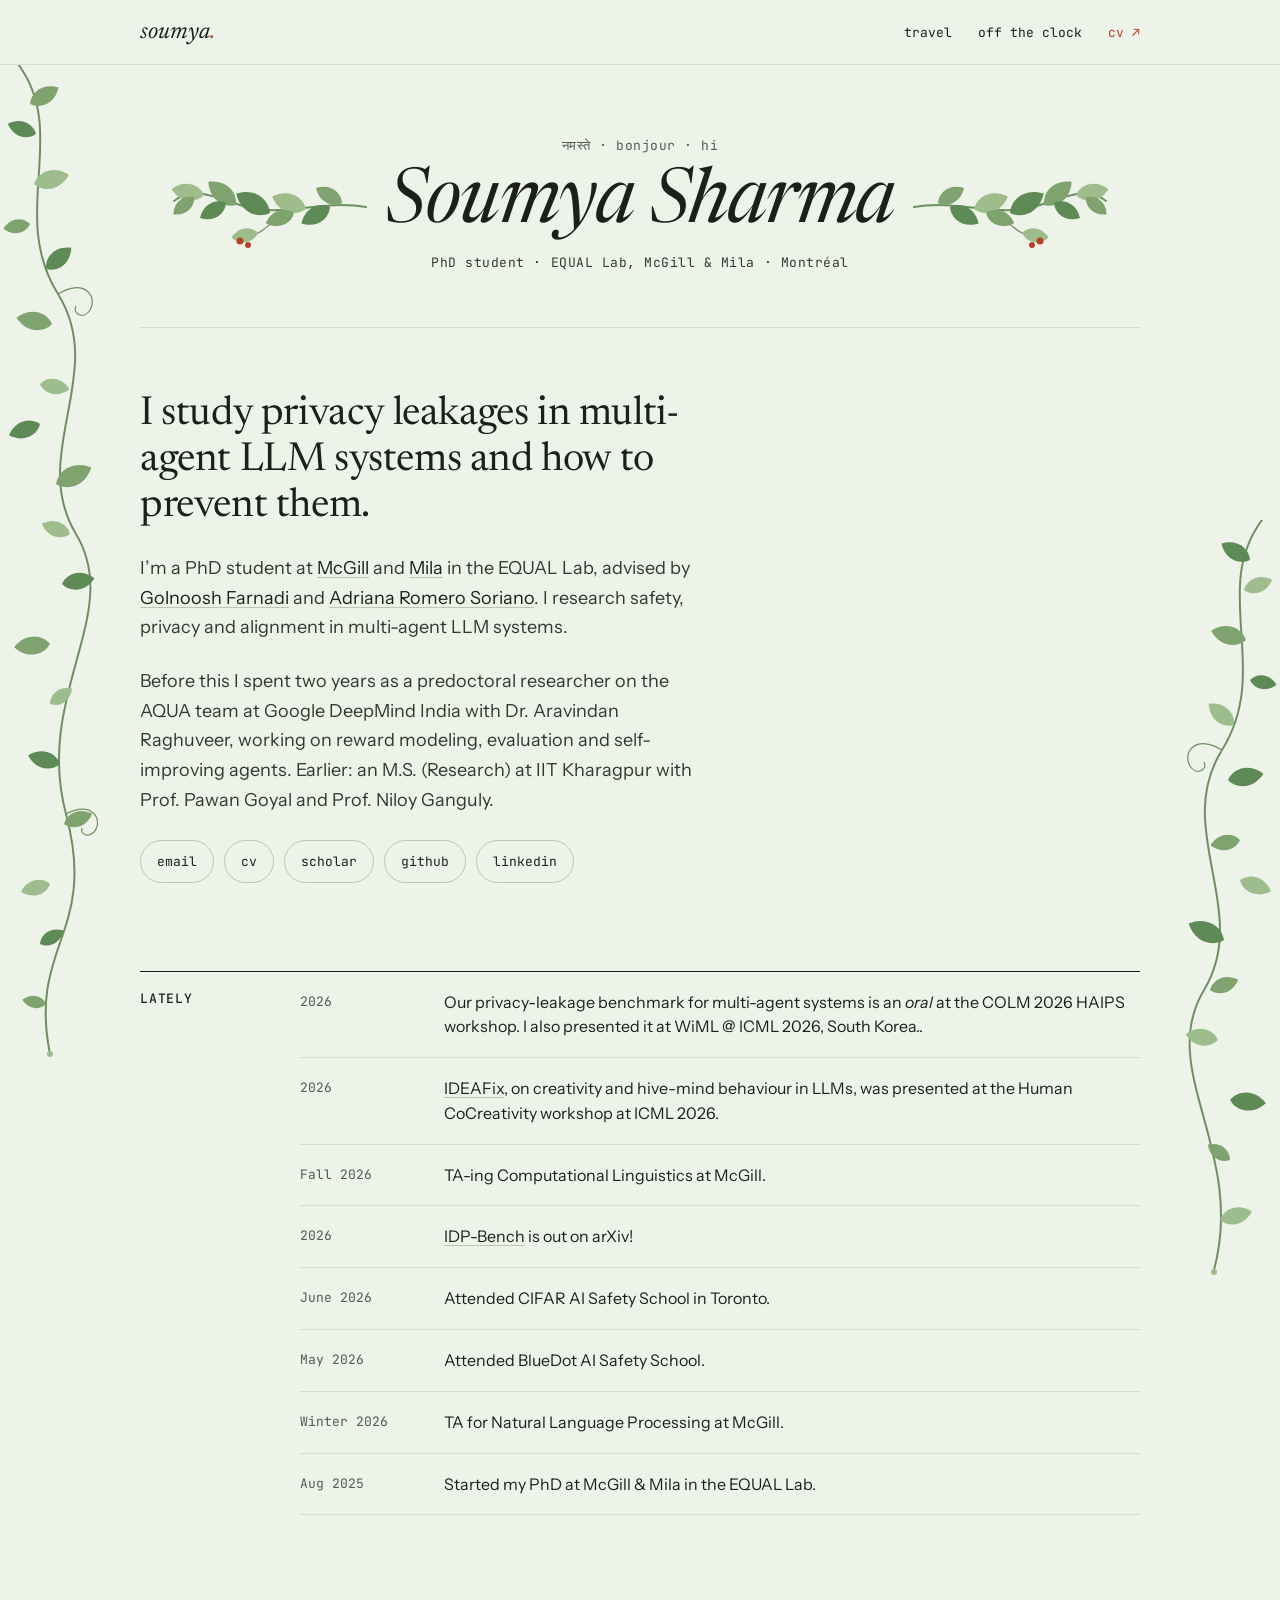
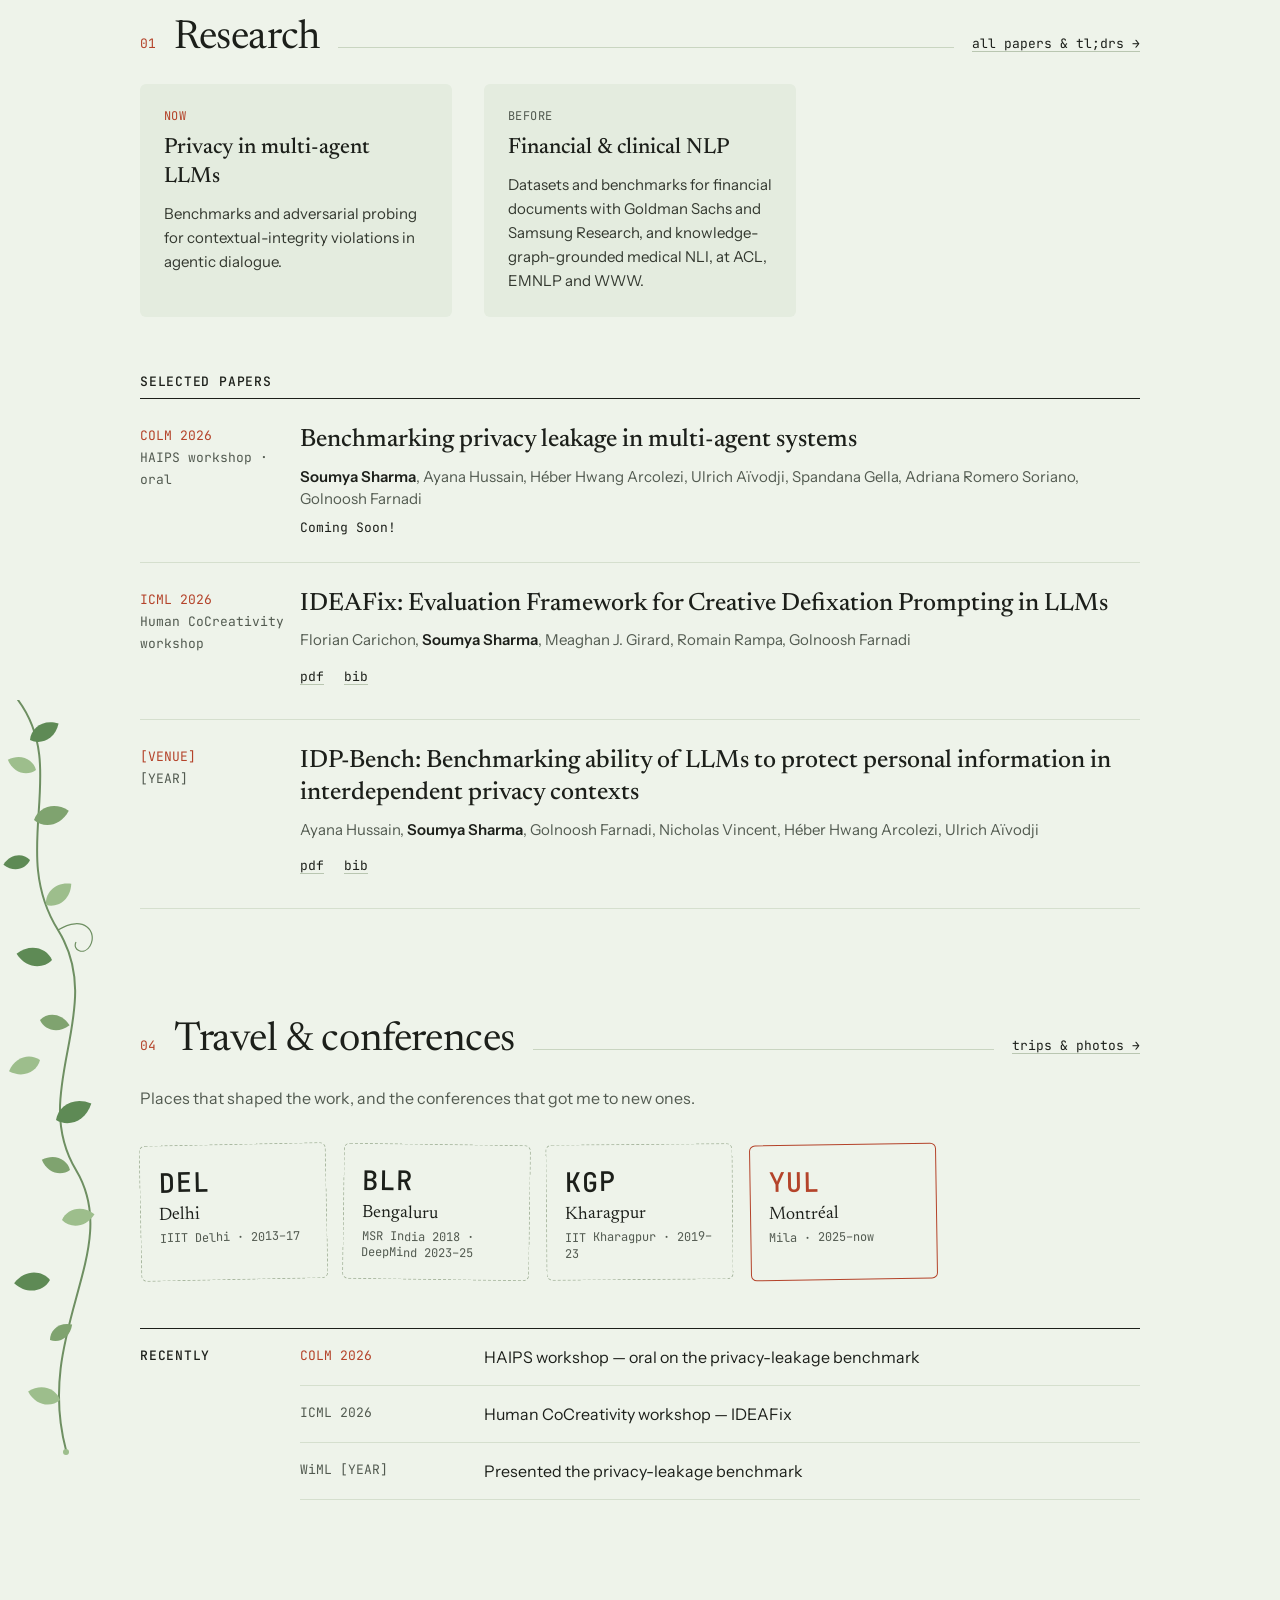
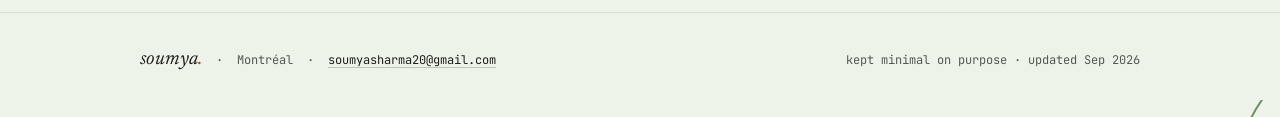
==== index.html @ 52a6a0b9 "Made changes to content. Needs proper review" ====
<!doctype html>
<html lang="en">
<head>
<meta charset="utf-8">
<meta name="viewport" content="width=device-width, initial-scale=1">
<title>Soumya Sharma — PhD student, McGill & Mila</title>
<meta name="description" content="Soumya Sharma is a PhD student at McGill and Mila researching safety, privacy and alignment in multi-agent LLM systems.">
<link rel="preconnect" href="https://fonts.googleapis.com">
<link rel="preconnect" href="https://fonts.gstatic.com" crossorigin>
<link rel="stylesheet" href="https://fonts.googleapis.com/css2?family=Newsreader:ital,opsz,wght@0,6..72,400;0,6..72,500;1,6..72,400&amp;family=Instrument+Sans:wght@400;500;600&amp;family=JetBrains+Mono:wght@400;500&amp;display=swap">
<link rel="stylesheet" href="assets/css/style.css">
</head>
<body>
<div class="page">
<!-- Vines: artwork in assets/vines/. Change the file, side (vine--left / vine--right) or --top to move them. -->
<img class="vine vine--left" src="assets/vines/vine-long.svg" alt="" aria-hidden="true" style="--top: 64px;">
<img class="vine vine--right" src="assets/vines/vine-short.svg" alt="" aria-hidden="true" style="--top: 520px;">
<img class="vine vine--left" src="assets/vines/vine-short.svg" alt="" aria-hidden="true" style="--top: 2300px;">
<img class="vine vine--right" src="assets/vines/vine-short.svg" alt="" aria-hidden="true" style="--top: 3300px;">

<header class="site-header">
  <nav class="nav wrap" aria-label="Main">
    <a class="brand" href="index.html" aria-current="page">soumya<span>.</span></a>
    <div class="nav-links">
      <!-- <a href="research.html">research</a> -->
      <!-- <a href="projects.html">projects</a> -->
      <!-- <a href="notes.html">reading notes</a> -->
      <a href="travel.html">travel</a>
      <!-- <a href="kitchen.html">kitchen</a> -->
      <a href="off.html">off the clock</a>
      <a class="cv" href="assets/docs/Soumya_Sharma_CV.pdf">cv ↗</a>
    </div>
  </nav>
</header>

<main class="wrap">

  <section class="name-hero">
    <img class="branch" src="assets/vines/branch.svg" alt="" aria-hidden="true">
    <div class="name-block">
      <span class="greeting">नमस्ते · bonjour · hi</span>
      <h1 class="name">Soumya Sharma</h1>
      <span class="role">PhD student · EQUAL Lab, McGill &amp; Mila · Montréal</span>
    </div>
    <img class="branch branch--right" src="assets/vines/branch.svg" alt="" aria-hidden="true">
  </section>

  <section class="intro">
    <div class="intro-text">
      <p class="tagline">I study privacy leakages in multi-agent LLM systems and how to prevent them.</em></p>
      <p class="bio">I’m a PhD student at <a href="https://www.mcgill.ca/">McGill</a> and <a href="https://mila.quebec/">Mila</a> in the EQUAL Lab, advised by <a href="#">Golnoosh Farnadi</a> and <a href="#">Adriana Romero Soriano</a>. I research safety, privacy and alignment in multi-agent LLM systems.</p>
      <p class="bio">Before this I spent two years as a predoctoral researcher on the AQUA team at Google DeepMind India with Dr. Aravindan Raghuveer, working on reward modeling, evaluation and self-improving agents. Earlier: an M.S. (Research) at IIT Kharagpur with Prof. Pawan Goyal and Prof. Niloy Ganguly.</p>
      <div class="pills">
        <a class="pill" href="mailto:soumyasharma20@gmail.com">email</a>
        <a class="pill" href="assets/docs/Soumya_Sharma_CV.pdf">cv</a>
        <a class="pill" href="https://scholar.google.com/citations?user=LBNLcm8AAAAJ">scholar</a>
        <a class="pill" href="https://github.com/soummyaah">github</a>
        <a class="pill" href="#">linkedin</a>
      </div>
    </div>
    <!-- <figure class="portrait"> -->
      <!-- Replace with: <img class="photo ratio-45" src="assets/img/me.jpg" alt="Soumya Sharma"> -->
      <!-- <div class="ph ratio-45">[YOUR PHOTO]</div> -->
      <!-- <figcaption class="caption">Usually within arm’s reach of chai, a chessboard, or Pandu the cat.</figcaption> -->
    <!-- </figure> -->
  </section>

  <section class="section" aria-labelledby="news-h" style="padding-bottom: 104px;">
    <div class="news">
      <h2 id="news-h" class="label">Lately</h2>
      <div>
        <div class="news-item"><span class="date">2026</span><span>Our privacy-leakage benchmark for multi-agent systems is an <em>oral</em> at the COLM 2026 HAIPS workshop. I also presented it at WiML @ ICML 2026, South Korea..</span></div>
        <div class="news-item"><span class="date">2026</span><span><a href="https://arxiv.org/abs/2606.00875">IDEAFix</a>, on creativity and hive-mind behaviour in LLMs, was presented at the Human CoCreativity workshop at ICML 2026.</span></div>
        <div class="news-item"><span class="date">Fall 2026</span><span>TA-ing Computational Linguistics at McGill.</span></div>
        <div class="news-item"><span class="date">2026</span><span><a href="https://arxiv.org/abs/2606.09908">IDP-Bench</a> is out on arXiv!</span></div>
        <div class="news-item"><span class="date">June 2026</span><span>Attended CIFAR AI Safety School in Toronto.</span></div>
        <div class="news-item"><span class="date">May 2026</span><span>Attended BlueDot AI Safety School.</span></div>
        <div class="news-item"><span class="date">Winter 2026</span><span>TA for Natural Language Processing at McGill.</span></div>
        <div class="news-item"><span class="date">Aug 2025</span><span>Started my PhD at McGill &amp; Mila in the EQUAL Lab.</span></div>
      </div>
    </div>
  </section>

  <section class="section" aria-labelledby="research-h">
    <div class="section-head">
      <span class="num">01</span>
      <h2 id="research-h" class="section-title">Research</h2>
      <span class="rule"></span>
      <a class="more" href="research.html">all papers &amp; tl;drs →</a>
    </div>
    <!-- <p class="section-lede section-lede--lg">My work asks what it means for an AI agent to handle information <em>appropriately</em> — not just whether it knows something, but whether it should pass it on, to whom, and when.</p> -->
    <div class="themes">
      <div class="theme"><span class="when">NOW</span><h3>Privacy in multi-agent LLMs</h3><p>Benchmarks and adversarial probing for contextual-integrity violations in agentic dialogue.</p></div>
      <!-- <div class="theme"><span class="when">NOW</span><h3>Alignment &amp; evaluation</h3><p>Reward models robust to spurious correlations, dimension-wise raters, and evaluations of creativity that catch models converging on the same ideas.</p></div> -->
      <div class="theme"><span class="when past">BEFORE</span><h3>Financial &amp; clinical NLP</h3><p>Datasets and benchmarks for financial documents with Goldman Sachs and Samsung Research, and knowledge-graph-grounded medical NLI, at ACL, EMNLP and WWW.</p></div>
    </div>
    <h3 class="label" style="margin-bottom: 8px;">Selected papers</h3>
    <div class="papers">
    <article class="paper">
      <div class="venue"><b>COLM 2026</b>HAIPS workshop · oral</div>
      <div class="paper-body">
        <h4 class="paper-title"><a href="#">Benchmarking privacy leakage in multi-agent systems</a></h4>
        <p class="authors"><strong>Soumya Sharma</strong>, Ayana Hussain, Héber Hwang Arcolezi, Ulrich Aïvodji, Spandana Gella, Adriana Romero Soriano, Golnoosh Farnadi</p>
        <!-- <p class="oneliner">When two agents talk, which latent factors decide whether a secret slips out?</p> -->
        <div class="links">Coming Soon!</div>
        <!-- <div class="links"><a href="#">pdf</a><a href="#">code</a><a href="#">bib</a></div> -->
      </div>
    </article>
    <article class="paper">
      <div class="venue"><b>ICML 2026</b>Human CoCreativity workshop</div>
      <div class="paper-body">
        <h4 class="paper-title"><a href="#">IDEAFix: Evaluation Framework for Creative Defixation Prompting in LLMs</a></h4>
        <p class="authors">Florian Carichon, <strong>Soumya Sharma</strong>, Meaghan J. Girard, Romain Rampa, Golnoosh Farnadi</p>
        <!-- <p class="oneliner">Ask many LLMs for a creative idea and they tend to give you the same one.</p> -->
        <div class="links"><a href="https://arxiv.org/abs/2606.00875">pdf</a><a href="https://scholar.googleusercontent.com/scholar.bib?q=info:TNAYz6jFXK4J:scholar.google.com/&output=citation&scisdr=CiCXXZxbEOO71HsmbQY:ACTRDVEAAAAAarMgdQYpcPIm94rZXKM4eRM_pT0&scisig=ACTRDVEAAAAAarMgddbG_ItfclBZAksrzUTfIUo&scisf=4&ct=citation&cd=-1&hl=en&scfhb=1">bib</a></div>
      </div>
    </article>
    <article class="paper">
      <div class="venue"><b>[VENUE]</b>[YEAR]</div>
      <div class="paper-body">
        <h4 class="paper-title"><a href="#">IDP-Bench: Benchmarking ability of LLMs to protect personal information in interdependent privacy contexts</a></h4>
        <p class="authors">Ayana Hussain, <strong>Soumya Sharma</strong>, Golnoosh Farnadi, Nicholas Vincent, Héber Hwang Arcolezi, Ulrich Aïvodji</p>
        <!-- <p class="oneliner">Your data is never only yours: do LLMs protect the people it implicates?</p> -->
        <div class="links"><a href="https://arxiv.org/abs/2606.09908">pdf</a><a href="https://scholar.googleusercontent.com/scholar.bib?q=info:PA3LuY8PktEJ:scholar.google.com/&output=citation&scisdr=CiCXXZxbEOO71HsmgXg:ACTRDVEAAAAAarMgmXirBBSGNppuZxBjS5D-1NQ&scisig=ACTRDVEAAAAAarMgmT5fBxY6tiyjWSoaXwaOZis&scisf=4&ct=citation&cd=-1&hl=en">bib</a></div>
      </div>
    </article>
    </div>
  </section>

  <!-- <section class="section" aria-labelledby="projects-h">
    <div class="section-head" style="margin-bottom: 40px;">
      <span class="num">02</span>
      <h2 id="projects-h" class="section-title">Projects</h2>
      <span class="rule"></span>
      <a class="more" href="projects.html">all projects →</a>
    </div>
    <div class="projects">
    <a class="project" href="projects.html">
      <span class="kind">BENCHMARK · PHD</span>
      <span class="p-title">Privacy leakage in multi-agent dialogue</span>
      <span class="p-desc">A two-agent dialogue benchmark that isolates what makes LLM agents leak private information, and how the leakage compounds turn by turn.</span>
    </a>
    <a class="project" href="projects.html">
      <span class="kind">MULTI-AGENT RL · IN PROGRESS</span>
      <span class="p-title">Byzantine-robust cooperative MARL</span>
      <span class="p-desc">Extending BARDec-POMDP to agents that turn adversarial with probability β — what cooperation still means when a teammate might not be one.</span>
    </a>
    <a class="project" href="projects.html">
      <span class="kind">SELF-IMPROVING AGENTS</span>
      <span class="p-title">Critique-then-refine creative agents</span>
      <span class="p-desc">LLM agents that critique and revise their own creative writing, plus a pairwise evaluation protocol. Reached an 81.25% win rate over a Gemini baseline on a creativity benchmark.</span>
    </a>
    <a class="project" href="projects.html">
      <span class="kind">INDUSTRY · GOLDMAN SACHS</span>
      <span class="p-title">Financial document understanding</span>
      <span class="p-desc">Datasets and models for numeric labelling (FNXL), relation extraction (FinRED), causality extraction and table understanding in financial documents.</span>
    </a>
    </div>
  </section> -->

  <!-- <section class="section" aria-labelledby="notes-h">
    <div class="section-head">
      <span class="num">03</span>
      <h2 id="notes-h" class="section-title">Reading notes</h2>
      <span class="rule"></span>
      <a class="more" href="notes.html">all notes →</a>
    </div>
    <p class="section-lede">Short summaries of papers I keep thinking about. Opinions mine, errors definitely mine.</p>
    <div class="notes">
    <a class="note" data-tag="privacy" href="notes.html">
      <span class="date">[DATE]</span>
      <span class="n-body"><span class="n-title">MAGPIE</span><span class="n-take">[Your one-line take]</span></span>
      <span class="tag">privacy</span>
    </a>
    <a class="note" data-tag="agents" href="notes.html">
      <span class="date">[DATE]</span>
      <span class="n-body"><span class="n-title">PAC-Bench</span><span class="n-take">[Your one-line take]</span></span>
      <span class="tag">agents</span>
    </a>
    <a class="note" data-tag="privacy" href="notes.html">
      <span class="date">[DATE]</span>
      <span class="n-body"><span class="n-title">PersonaBench</span><span class="n-take">[Your one-line take]</span></span>
      <span class="tag">privacy</span>
    </a>
    </div>
  </section> -->

  <section class="section" aria-labelledby="travel-h">
    <div class="section-head">
      <span class="num">04</span>
      <h2 id="travel-h" class="section-title">Travel &amp; conferences</h2>
      <span class="rule"></span>
      <a class="more" href="travel.html">trips &amp; photos →</a>
    </div>
    <p class="section-lede">Places that shaped the work, and the conferences that got me to new ones.</p>

  <div class="stamps stamps--4">
    <div class="stamp" style="--tilt: -1.2deg;"><span class="code">DEL</span><span class="city">Delhi</span><span class="why">IIIT Delhi · 2013–17</span></div>
    <div class="stamp" style="--tilt: 0.8deg;"><span class="code">BLR</span><span class="city">Bengaluru</span><span class="why">MSR India 2018 · DeepMind 2023–25</span></div>
    <div class="stamp" style="--tilt: -0.5deg;"><span class="code">KGP</span><span class="city">Kharagpur</span><span class="why">IIT Kharagpur · 2019–23</span></div>
    <div class="stamp stamp--home" style="--tilt: -0.9deg;"><span class="code">YUL</span><span class="city">Montréal</span><span class="why">Mila · 2025–now</span></div>
  </div>
    <div class="confs">
      <h3 class="label">Recently</h3>
      <div>
        <div class="conf" style="grid-template-columns: 160px minmax(0, 1fr);"><span class="when next">COLM 2026</span><span>HAIPS workshop — oral on the privacy-leakage benchmark</span></div>
        <div class="conf" style="grid-template-columns: 160px minmax(0, 1fr);"><span class="when">ICML 2026</span><span>Human CoCreativity workshop — IDEAFix</span></div>
        <div class="conf" style="grid-template-columns: 160px minmax(0, 1fr);"><span class="when">WiML [YEAR]</span><span>Presented the privacy-leakage benchmark</span></div>
      </div>
    </div>
  </section>

  <!-- <section class="section" aria-labelledby="beyond-h">
    <div class="section-head" style="margin-bottom: 32px;">
      <h2 id="beyond-h" class="beyond-title">Beyond the lab</h2>
      <span class="rule"></span>
    </div>
    <div class="pair">
      <a class="teaser" href="kitchen.html">
        <span class="kind">KITCHEN</span>
        <span class="t-title">On repeat: [Dish name]</span>
        <span class="t-desc">What I cook while the experiments run. Measurements approximate, like most of my priors.</span>
        <span class="go">recipes →</span>
      </a>
      <a class="teaser" href="off.html">
        <span class="kind">OFF THE CLOCK</span>
        <span class="t-title">Chess, music, trails and Pandu</span>
        <span class="t-desc">Hiking and biking when Québec allows, wandering Montréal, and a cat who reviews every draft.</span>
        <span class="go">more of me →</span>
      </a>
    </div>
  </section> -->

</main>

<footer class="site-footer">
  <div class="wrap">
    <span><a class="brand" href="index.html">soumya<span>.</span></a> &nbsp;·&nbsp; Montréal &nbsp;·&nbsp; <a href="mailto:soumyasharma20@gmail.com">soumyasharma20@gmail.com</a></span>
    <span>kept minimal on purpose · updated Sep 2026</span>
  </div>
</footer>
</div>
</body>
</html>
---- assets/css/style.css ----
/* ==========================================================================
   Soumya — site styles
   Colours, fonts and vine settings live in :root. Change them here once and
   every page updates.
   ========================================================================== */

:root {
  /* Palette */
  --bg: #EEF3EA;            /* page background (soft sage) */
  --ink: #1C1F1A;           /* headings, strong text */
  --body: #33382F;          /* paragraph text */
  --muted: #525A50;         /* dates, captions, labels */
  --rule: #D5DFCE;          /* light dividers */
  --rule-strong: #C9D5C1;   /* section-heading rules */
  --line: #B9C6B1;          /* link underlines, pill borders */
  --panel: #E4ECDF;         /* research theme cards */
  --placeholder: #DFE8D9;   /* photo placeholders */
  --stamp: #A9B8A0;         /* dashed travel stamps */
  --accent: #B4432A;        /* brick red. Try #2F5D50 (forest) or #3B4A8C (indigo) */

  /* Type */
  --serif: 'Newsreader', Georgia, serif;
  --sans: 'Instrument Sans', 'Helvetica Neue', Helvetica, sans-serif;
  --mono: 'JetBrains Mono', ui-monospace, monospace;

  /* Vines (the artwork itself lives in assets/vines/*.svg) */
  --vine-width: 140px;
  --vine-opacity: 1;
}

*, *::before, *::after { box-sizing: border-box; }

html { scroll-behavior: smooth; }
@media (prefers-reduced-motion: reduce) { html { scroll-behavior: auto; } }

body {
  margin: 0;
  background: var(--bg);
  color: var(--ink);
  font-family: var(--sans);
  -webkit-font-smoothing: antialiased;
}

a {
  color: var(--ink);
  text-decoration: underline;
  text-decoration-color: var(--line);
  text-underline-offset: 3px;
}
a:hover { color: var(--accent); text-decoration-color: var(--accent); }
a:focus-visible, button:focus-visible, summary:focus-visible {
  outline: 2px solid var(--accent);
  outline-offset: 3px;
  border-radius: 2px;
}

img { max-width: 100%; }

.mono { font-family: var(--mono); font-size: 13px; }
.accent { color: var(--accent); }
.muted { color: var(--muted); }
.plain { text-decoration: none; }

/* --------------------------------------------------------------------------
   Page shell + vines
   -------------------------------------------------------------------------- */
.page {
  position: relative;
  z-index: 0;            /* lets vines sit behind content but above the background */
  overflow-x: hidden;
  min-height: 100vh;
}

.vine {
  position: absolute;
  top: var(--top, 64px);
  width: var(--vine-width);
  height: auto;
  z-index: -1;
  pointer-events: none;
  opacity: var(--vine-opacity);
}
.vine--left { left: 0; }
.vine--right { right: 0; transform: scaleX(-1); }

@media (max-width: 1180px) { :root { --vine-opacity: 0.55; } }
@media (max-width: 760px)  { :root { --vine-width: 80px; --vine-opacity: 0.35; } }

/* Add class="no-vines" to <body> to switch vines off on a page */
.no-vines .vine { display: none; }

.wrap {
  max-width: 1080px;
  margin: 0 auto;
  padding: 0 40px;
}

/* --------------------------------------------------------------------------
   Header / nav
   -------------------------------------------------------------------------- */
.site-header {
  position: sticky;
  top: 0;
  z-index: 5;
  background: var(--bg);
  border-bottom: 1px solid var(--rule);
}
.nav {
  min-height: 64px;
  display: flex;
  align-items: center;
  justify-content: space-between;
  gap: 24px;
}
.brand {
  font-family: var(--serif);
  font-size: 24px;
  font-style: italic;
  text-decoration: none;
  color: var(--ink);
}
.brand span { color: var(--accent); }
.nav-links {
  display: flex;
  gap: 26px;
  font-family: var(--mono);
  font-size: 13px;
  overflow-x: auto;
  scrollbar-width: none;
}
.nav-links a { text-decoration: none; padding: 12px 0; white-space: nowrap; }
.nav-links a[aria-current="page"] { color: var(--accent); text-decoration: underline; text-decoration-color: var(--accent); }
.nav-links .cv { color: var(--accent); }

/* --------------------------------------------------------------------------
   Home: name + intro
   -------------------------------------------------------------------------- */
.name-hero {
  padding: 72px 0 56px;
  display: flex;
  align-items: center;
  justify-content: center;
  gap: 16px;
}
.name-hero .branch { width: 200px; height: auto; flex-shrink: 0; }
.name-hero .branch--right { transform: scaleX(-1); }
.name-block { display: flex; flex-direction: column; align-items: center; gap: 12px; text-align: center; }
.greeting { font-family: var(--mono); font-size: 13px; color: var(--muted); letter-spacing: 0.04em; }
.name {
  margin: 0;
  font-family: var(--serif);
  font-weight: 400;
  font-style: italic;
  font-size: 76px;
  line-height: 1;
  letter-spacing: -0.02em;
  white-space: nowrap;
}
.role { font-family: var(--mono); font-size: 13px; color: var(--body); letter-spacing: 0.04em; }

.intro {
  padding: 24px 0 88px;
  display: grid;
  grid-template-columns: minmax(0, 1.55fr) minmax(0, 1fr);
  gap: 72px;
  align-items: start;
  border-top: 1px solid var(--rule);
}
.intro-text { display: flex; flex-direction: column; gap: 24px; padding-top: 40px; }
.tagline {
  margin: 0;
  font-family: var(--serif);
  font-size: 40px;
  line-height: 1.15;
  letter-spacing: -0.01em;
}
.tagline em { color: var(--accent); }
.bio { margin: 0; font-size: 18px; line-height: 1.65; color: var(--body); max-width: 560px; }

.pills { display: flex; flex-wrap: wrap; gap: 10px; font-family: var(--mono); font-size: 13px; }
.pill { text-decoration: none; padding: 12px 16px; border: 1px solid var(--line); border-radius: 999px; }

.portrait { margin: 0; display: flex; flex-direction: column; gap: 12px; padding-top: 40px; }
.caption { font-family: var(--serif); font-style: italic; font-size: 16px; color: var(--muted); }

/* Photo placeholders: replace the <div class="ph"> with an <img> */
.ph {
  background: var(--placeholder);
  border-radius: 4px;
  display: flex;
  align-items: center;
  justify-content: center;
  font-family: var(--mono);
  font-size: 13px;
  color: var(--muted);
}
.ph, .photo { width: 100%; border-radius: 4px; }
.photo { object-fit: cover; display: block; }
.ratio-45 { aspect-ratio: 4 / 5; }
.ratio-43 { aspect-ratio: 4 / 3; }
.ratio-11 { aspect-ratio: 1 / 1; }

/* --------------------------------------------------------------------------
   Sections
   -------------------------------------------------------------------------- */
.section { padding: 0 0 112px; }

.section-head { display: flex; align-items: baseline; gap: 18px; margin-bottom: 20px; }
.section-head .num { font-family: var(--mono); font-size: 13px; color: var(--accent); }
.section-title { margin: 0; font-family: var(--serif); font-weight: 400; font-size: 40px; letter-spacing: -0.01em; }
.section-head .rule { flex-grow: 1; height: 1px; background: var(--rule-strong); }
.section-head .more { font-family: var(--mono); font-size: 13px; padding: 12px 0; white-space: nowrap; }
.section-lede { margin: 0 0 32px; font-size: 16px; color: var(--muted); max-width: 600px; line-height: 1.6; }
.section-lede--lg { font-size: 18px; color: var(--body); max-width: 680px; line-height: 1.65; margin-bottom: 40px; }

.label {
  margin: 0;
  font-family: var(--mono);
  font-size: 13px;
  font-weight: 500;
  letter-spacing: 0.06em;
  text-transform: uppercase;
}

/* Subpage intro */
.page-intro { padding: 72px 0 56px; display: flex; flex-direction: column; gap: 20px; }
.back { align-self: flex-start; font-family: var(--mono); font-size: 13px; padding: 12px 0; }
.page-title-row { display: flex; align-items: baseline; gap: 18px; }
.page-title-row .num { font-family: var(--mono); font-size: 13px; color: var(--accent); }
.page-title { margin: 0; font-family: var(--serif); font-weight: 400; font-size: 56px; letter-spacing: -0.015em; }
.page-lede { margin: 0; font-size: 18px; line-height: 1.65; color: var(--body); max-width: 640px; }

/* News */
.news { display: grid; grid-template-columns: 160px minmax(0, 1fr); border-top: 1px solid var(--ink); }
.news .label { padding: 18px 0; }
.news-item {
  display: grid;
  grid-template-columns: 120px minmax(0, 1fr);
  gap: 24px;
  padding: 18px 0;
  border-bottom: 1px solid var(--rule);
  font-size: 16px;
  line-height: 1.55;
}
.news-item .date { font-family: var(--mono); font-size: 13px; color: var(--muted); padding-top: 2px; }
.news-item em.title { font-family: var(--serif); font-size: 18px; }

/* Research themes */
.themes { display: grid; grid-template-columns: repeat(3, minmax(0, 1fr)); gap: 32px; margin-bottom: 56px; }
.theme { display: flex; flex-direction: column; gap: 10px; padding: 24px; background: var(--panel); border-radius: 6px; }
.theme .when { font-family: var(--mono); font-size: 12px; letter-spacing: 0.04em; color: var(--accent); }
.theme .when.past { color: var(--muted); }
.theme h3 { margin: 0; font-family: var(--serif); font-weight: 500; font-size: 22px; line-height: 1.3; }
.theme p { margin: 0; font-size: 15px; line-height: 1.6; color: var(--body); }

/* Papers */
.papers { display: flex; flex-direction: column; border-top: 1px solid var(--ink); }
.paper {
  display: grid;
  grid-template-columns: 160px minmax(0, 1fr);
  padding: 26px 0;
  border-bottom: 1px solid var(--rule);
}
.paper .venue { font-family: var(--mono); font-size: 13px; line-height: 1.7; color: var(--muted); }
.paper .venue b { color: var(--accent); font-weight: 400; display: block; }
.paper-body { display: flex; flex-direction: column; gap: 8px; }
.paper-title { margin: 0; font-family: var(--serif); font-weight: 500; font-size: 25px; line-height: 1.3; }
.paper-title a { text-decoration: none; }
.authors { margin: 0; font-size: 15px; color: var(--muted); line-height: 1.5; }
.authors strong { color: var(--ink); font-weight: 600; }
.oneliner { margin: 0; max-width: 700px; font-family: var(--serif); font-style: italic; font-size: 17px; line-height: 1.55; color: var(--body); }
.links { display: flex; flex-wrap: wrap; gap: 20px; font-family: var(--mono); font-size: 13px; }
.links a { padding: 8px 0; }

/* tl;dr toggles use <details>, so they work without JavaScript */
.tldr summary {
  display: inline-block;
  cursor: pointer;
  list-style: none;
  font-family: var(--mono);
  font-size: 13px;
  color: var(--accent);
  padding: 10px 0;
}
.tldr summary::-webkit-details-marker { display: none; }
.tldr summary::after { content: ' ↓'; }
.tldr[open] summary::after { content: ' ↑'; }
.tldr p, .tldr ul {
  margin: 4px 0 0;
  max-width: 720px;
  font-family: var(--serif);
  font-size: 18px;
  line-height: 1.6;
  color: var(--body);
}
.tldr ul { font-family: var(--sans); font-size: 16px; line-height: 1.9; padding-left: 18px; }

/* Projects */
.projects { display: grid; grid-template-columns: repeat(2, minmax(0, 1fr)); gap: 40px 56px; }
.project {
  display: flex;
  flex-direction: column;
  gap: 10px;
  padding-top: 18px;
  border-top: 1px solid var(--ink);
  text-decoration: none;
}
.project .kind { font-family: var(--mono); font-size: 12px; color: var(--muted); letter-spacing: 0.04em; }
.project h2, .project h3, .project .p-title { margin: 0; font-family: var(--serif); font-weight: 500; font-size: 27px; }
.project p, .project .p-desc { margin: 0; font-size: 16px; line-height: 1.6; color: var(--body); }
.project .go { align-self: flex-start; font-family: var(--mono); font-size: 13px; padding: 10px 0; }

/* Reading notes */
.chips { display: flex; flex-wrap: wrap; gap: 8px; margin-bottom: 16px; font-family: var(--mono); font-size: 13px; }
.chips[hidden] { display: none; }
.chip {
  font: inherit;
  min-height: 44px;
  padding: 0 16px;
  border-radius: 999px;
  cursor: pointer;
  border: 1px solid var(--line);
  background: transparent;
  color: var(--ink);
}
.chip[aria-pressed="true"] { background: var(--ink); border-color: var(--ink); color: var(--bg); }

.notes { display: flex; flex-direction: column; border-top: 1px solid var(--ink); }
.note {
  display: grid;
  grid-template-columns: 120px minmax(0, 1fr) 140px;
  gap: 24px;
  align-items: baseline;
  padding: 22px 0;
  border-bottom: 1px solid var(--rule);
  text-decoration: none;
}
.note[hidden] { display: none; }
.note .date { font-family: var(--mono); font-size: 13px; color: var(--muted); }
.note .n-body { display: flex; flex-direction: column; gap: 6px; }
.note .n-title { font-family: var(--serif); font-size: 23px; }
.note .n-take { font-size: 15px; color: var(--muted); line-height: 1.5; }
.note .tag { font-family: var(--mono); font-size: 12px; color: var(--accent); text-align: right; }

/* Travel */
.stamps { display: grid; grid-template-columns: repeat(5, minmax(0, 1fr)); gap: 16px; margin-bottom: 48px; }
.stamp {
  border: 1.5px dashed var(--stamp);
  border-radius: 6px;
  padding: 18px;
  display: flex;
  flex-direction: column;
  gap: 6px;
  transform: rotate(var(--tilt, 0deg));
}
.stamp .code { font-family: var(--mono); font-size: 27px; font-weight: 500; letter-spacing: 0.04em; }
.stamp .city { font-family: var(--serif); font-size: 18px; }
.stamp .why { font-family: var(--mono); font-size: 12px; color: var(--muted); }
.stamp--home { border-style: solid; border-color: var(--accent); }
.stamp--home .code { color: var(--accent); }

.confs { display: grid; grid-template-columns: 160px minmax(0, 1fr); border-top: 1px solid var(--ink); }
.confs .label { padding: 18px 0; }
.conf {
  display: grid;
  grid-template-columns: 160px minmax(0, 1fr) auto;
  gap: 24px;
  padding: 18px 0;
  border-bottom: 1px solid var(--rule);
  font-size: 16px;
}
.conf .when { font-family: var(--mono); font-size: 13px; color: var(--muted); }
.conf .when.next { color: var(--accent); }
.conf a { font-family: var(--mono); font-size: 13px; }

.gallery { display: grid; grid-template-columns: repeat(3, minmax(0, 1fr)); gap: 24px; }
.gallery figure { margin: 0; display: flex; flex-direction: column; gap: 10px; }
.sub-title { margin: 0 0 24px; font-family: var(--serif); font-weight: 400; font-size: 32px; }

/* Kitchen */
.recipes { display: grid; grid-template-columns: repeat(3, minmax(0, 1fr)); gap: 48px 32px; }
.recipe { display: flex; flex-direction: column; gap: 12px; text-decoration: none; }
.recipe .kind { font-family: var(--mono); font-size: 12px; color: var(--muted); }
.recipe .kind.fav { color: var(--accent); }
.recipe .r-title { font-family: var(--serif); font-size: 24px; }
.recipe .r-desc { font-size: 15px; color: var(--muted); line-height: 1.5; }

/* Off the clock */
.off { display: grid; grid-template-columns: minmax(0, 1.4fr) minmax(0, 1fr); gap: 72px; align-items: start; }
.interests { display: flex; flex-direction: column; border-top: 1px solid var(--ink); }
.interest {
  display: grid;
  grid-template-columns: 120px minmax(0, 1fr);
  gap: 16px;
  padding: 24px 0;
  border-bottom: 1px solid var(--rule);
}
.interest .what { font-family: var(--mono); font-size: 13px; color: var(--accent); }
.interest .about { font-size: 17px; line-height: 1.6; }
.pet { margin: 0; display: flex; flex-direction: column; gap: 12px; }
.pet .pet-name { font-family: var(--serif); font-size: 22px; }
.pet .pet-note { font-size: 15px; line-height: 1.5; color: var(--muted); }

/* Home: "beyond the lab" */
.beyond-title { margin: 0; font-family: var(--serif); font-weight: 400; font-style: italic; font-size: 32px; }
.pair { display: grid; grid-template-columns: repeat(2, minmax(0, 1fr)); gap: 40px; }
.teaser {
  display: flex;
  flex-direction: column;
  gap: 10px;
  padding-top: 18px;
  border-top: 1px solid var(--ink);
  text-decoration: none;
}
.teaser .kind { font-family: var(--mono); font-size: 12px; letter-spacing: 0.04em; color: var(--accent); }
.teaser .t-title { font-family: var(--serif); font-size: 24px; }
.teaser .t-desc { font-size: 15px; line-height: 1.6; color: var(--body); }
.teaser .go { font-family: var(--mono); font-size: 13px; }

/* Footer */
.site-footer { border-top: 1px solid var(--rule); }
.site-footer .wrap {
  padding-top: 36px;
  padding-bottom: 48px;
  display: flex;
  flex-wrap: wrap;
  justify-content: space-between;
  align-items: baseline;
  gap: 16px 24px;
  font-family: var(--mono);
  font-size: 12px;
  color: var(--muted);
}
.site-footer .brand { font-size: 20px; }

/* --------------------------------------------------------------------------
   Responsive
   -------------------------------------------------------------------------- */
@media (max-width: 960px) {
  .themes, .recipes, .gallery { grid-template-columns: repeat(2, minmax(0, 1fr)); }
  .stamps { grid-template-columns: repeat(3, minmax(0, 1fr)); }
  .name-hero .branch { width: 130px; }
  .name { font-size: 60px; }
}

@media (max-width: 760px) {
  .wrap { padding: 0 22px; }
  .nav { flex-direction: column; align-items: flex-start; gap: 0; padding-top: 10px; }
  .nav-links { width: 100%; gap: 20px; }

  .name-hero { padding: 48px 0 36px; gap: 6px; }
  .name-hero .branch { width: 64px; }
  .name { font-size: 40px; white-space: normal; }

  .intro, .off { grid-template-columns: 1fr; gap: 32px; }
  .intro-text, .portrait { padding-top: 28px; }
  .tagline { font-size: 30px; }

  .news, .confs { grid-template-columns: 1fr; }
  .news-item { grid-template-columns: 1fr; gap: 4px; }
  .paper { grid-template-columns: 1fr; gap: 8px; }
  .paper .venue b { display: inline; margin-right: 8px; }
  .themes, .projects, .recipes, .gallery, .pair { grid-template-columns: 1fr; }
  .stamps { grid-template-columns: repeat(2, minmax(0, 1fr)); }
  .note { grid-template-columns: 1fr; gap: 6px; }
  .note .tag { text-align: left; }
  .conf { grid-template-columns: 1fr; gap: 4px; }
  .interest { grid-template-columns: 1fr; gap: 6px; }

  .section-head { flex-wrap: wrap; }
  .section-head .rule { display: none; }
  .section-title { font-size: 32px; }
  .page-title { font-size: 42px; }
  .section { padding-bottom: 80px; }
}
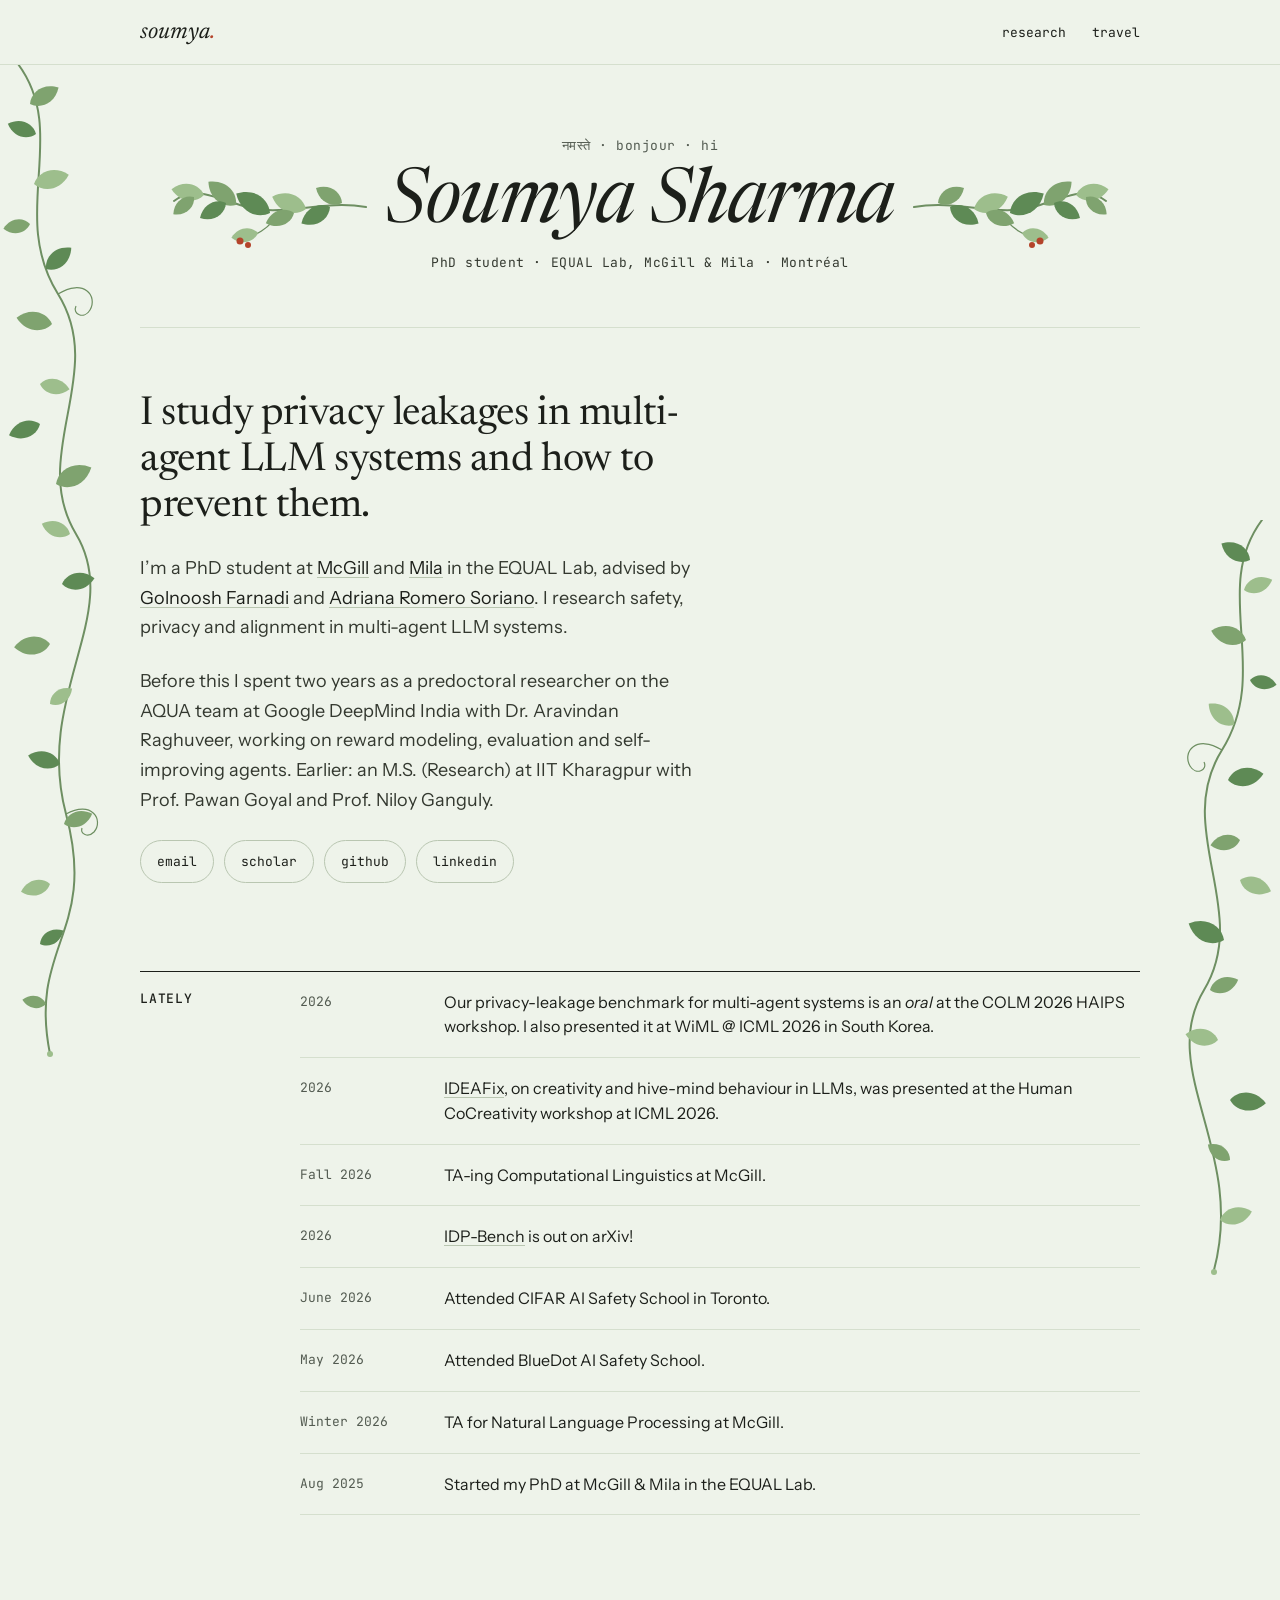
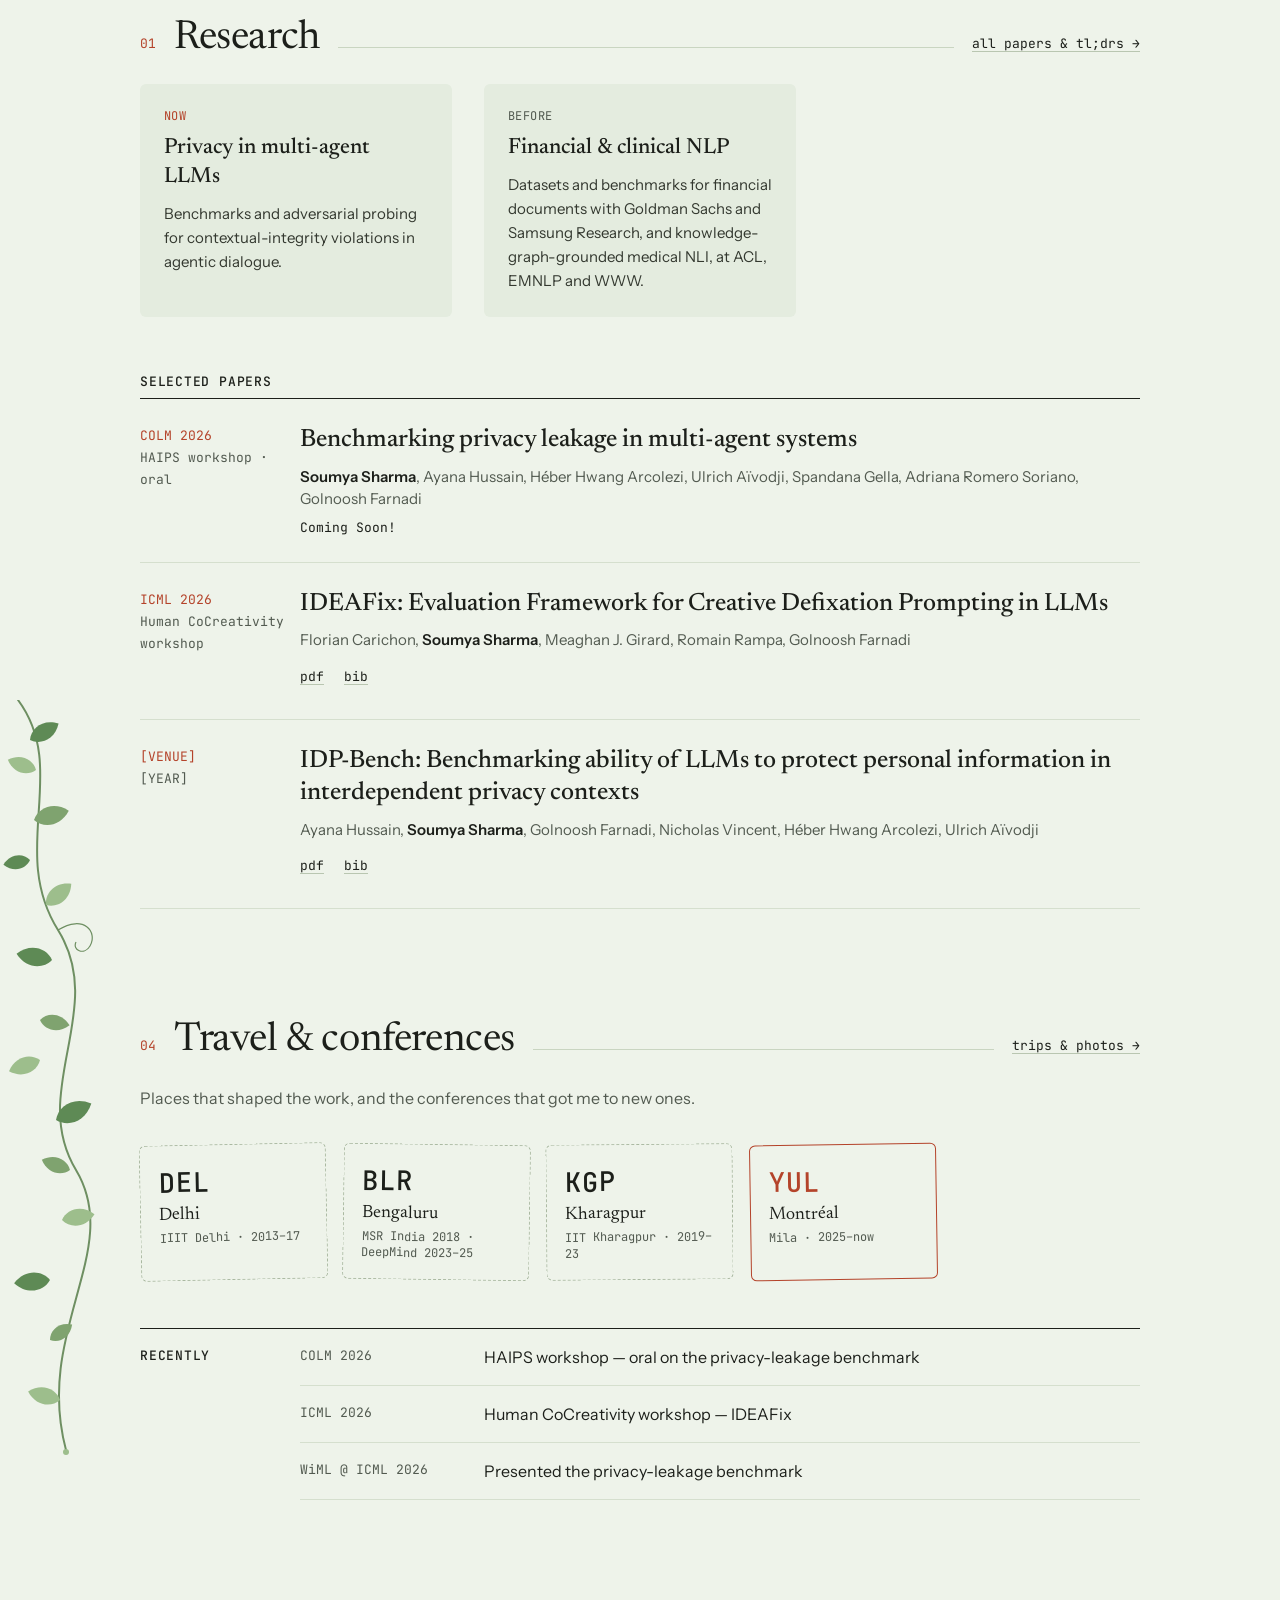
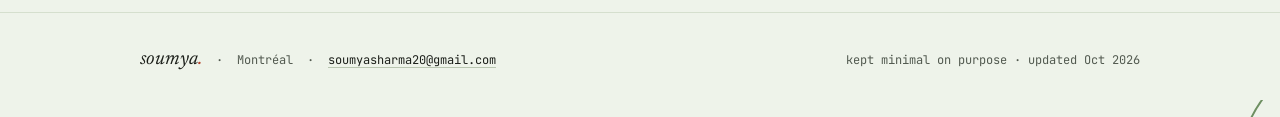
==== commit bb6bf948: "Align nav across pages, hide broken CV and unfinished pages, fix typos and WiML/COLM labels Co-Autho" ====
--- a/index.html
+++ b/index.html
@@ -22,13 +22,13 @@
   <nav class="nav wrap" aria-label="Main">
     <a class="brand" href="index.html" aria-current="page">soumya<span>.</span></a>
     <div class="nav-links">
-      <!-- <a href="research.html">research</a> -->
+      <a href="research.html">research</a>
       <!-- <a href="projects.html">projects</a> -->
       <!-- <a href="notes.html">reading notes</a> -->
       <a href="travel.html">travel</a>
       <!-- <a href="kitchen.html">kitchen</a> -->
-      <a href="off.html">off the clock</a>
-      <a class="cv" href="assets/docs/Soumya_Sharma_CV.pdf">cv ↗</a>
+      <!-- <a href="off.html">off the clock</a> -->
+      <!-- <a class="cv" href="assets/docs/Soumya_Sharma_CV.pdf">cv ↗</a> -->
     </div>
   </nav>
 </header>
@@ -47,12 +47,12 @@
 
   <section class="intro">
     <div class="intro-text">
-      <p class="tagline">I study privacy leakages in multi-agent LLM systems and how to prevent them.</em></p>
+      <p class="tagline">I study privacy leakages in multi-agent LLM systems and how to prevent them.</p>
       <p class="bio">I’m a PhD student at <a href="https://www.mcgill.ca/">McGill</a> and <a href="https://mila.quebec/">Mila</a> in the EQUAL Lab, advised by <a href="#">Golnoosh Farnadi</a> and <a href="#">Adriana Romero Soriano</a>. I research safety, privacy and alignment in multi-agent LLM systems.</p>
       <p class="bio">Before this I spent two years as a predoctoral researcher on the AQUA team at Google DeepMind India with Dr. Aravindan Raghuveer, working on reward modeling, evaluation and self-improving agents. Earlier: an M.S. (Research) at IIT Kharagpur with Prof. Pawan Goyal and Prof. Niloy Ganguly.</p>
       <div class="pills">
         <a class="pill" href="mailto:soumyasharma20@gmail.com">email</a>
-        <a class="pill" href="assets/docs/Soumya_Sharma_CV.pdf">cv</a>
+        <!-- <a class="pill" href="assets/docs/Soumya_Sharma_CV.pdf">cv</a> -->
         <a class="pill" href="https://scholar.google.com/citations?user=LBNLcm8AAAAJ">scholar</a>
         <a class="pill" href="https://github.com/soummyaah">github</a>
         <a class="pill" href="#">linkedin</a>
@@ -69,7 +69,7 @@
     <div class="news">
       <h2 id="news-h" class="label">Lately</h2>
       <div>
-        <div class="news-item"><span class="date">2026</span><span>Our privacy-leakage benchmark for multi-agent systems is an <em>oral</em> at the COLM 2026 HAIPS workshop. I also presented it at WiML @ ICML 2026, South Korea..</span></div>
+        <div class="news-item"><span class="date">2026</span><span>Our privacy-leakage benchmark for multi-agent systems is an <em>oral</em> at the COLM 2026 HAIPS workshop. I also presented it at WiML @ ICML 2026 in South Korea.</span></div>
         <div class="news-item"><span class="date">2026</span><span><a href="https://arxiv.org/abs/2606.00875">IDEAFix</a>, on creativity and hive-mind behaviour in LLMs, was presented at the Human CoCreativity workshop at ICML 2026.</span></div>
         <div class="news-item"><span class="date">Fall 2026</span><span>TA-ing Computational Linguistics at McGill.</span></div>
         <div class="news-item"><span class="date">2026</span><span><a href="https://arxiv.org/abs/2606.09908">IDP-Bench</a> is out on arXiv!</span></div>
@@ -203,9 +203,9 @@
     <div class="confs">
       <h3 class="label">Recently</h3>
       <div>
-        <div class="conf" style="grid-template-columns: 160px minmax(0, 1fr);"><span class="when next">COLM 2026</span><span>HAIPS workshop — oral on the privacy-leakage benchmark</span></div>
+        <div class="conf" style="grid-template-columns: 160px minmax(0, 1fr);"><span class="when">COLM 2026</span><span>HAIPS workshop — oral on the privacy-leakage benchmark</span></div>
         <div class="conf" style="grid-template-columns: 160px minmax(0, 1fr);"><span class="when">ICML 2026</span><span>Human CoCreativity workshop — IDEAFix</span></div>
-        <div class="conf" style="grid-template-columns: 160px minmax(0, 1fr);"><span class="when">WiML [YEAR]</span><span>Presented the privacy-leakage benchmark</span></div>
+        <div class="conf" style="grid-template-columns: 160px minmax(0, 1fr);"><span class="when">WiML @ ICML 2026</span><span>Presented the privacy-leakage benchmark</span></div>
       </div>
     </div>
   </section>
@@ -236,7 +236,7 @@
 <footer class="site-footer">
   <div class="wrap">
     <span><a class="brand" href="index.html">soumya<span>.</span></a> &nbsp;·&nbsp; Montréal &nbsp;·&nbsp; <a href="mailto:soumyasharma20@gmail.com">soumyasharma20@gmail.com</a></span>
-    <span>kept minimal on purpose · updated Sep 2026</span>
+    <span>kept minimal on purpose · updated Oct 2026</span>
   </div>
 </footer>
 </div>
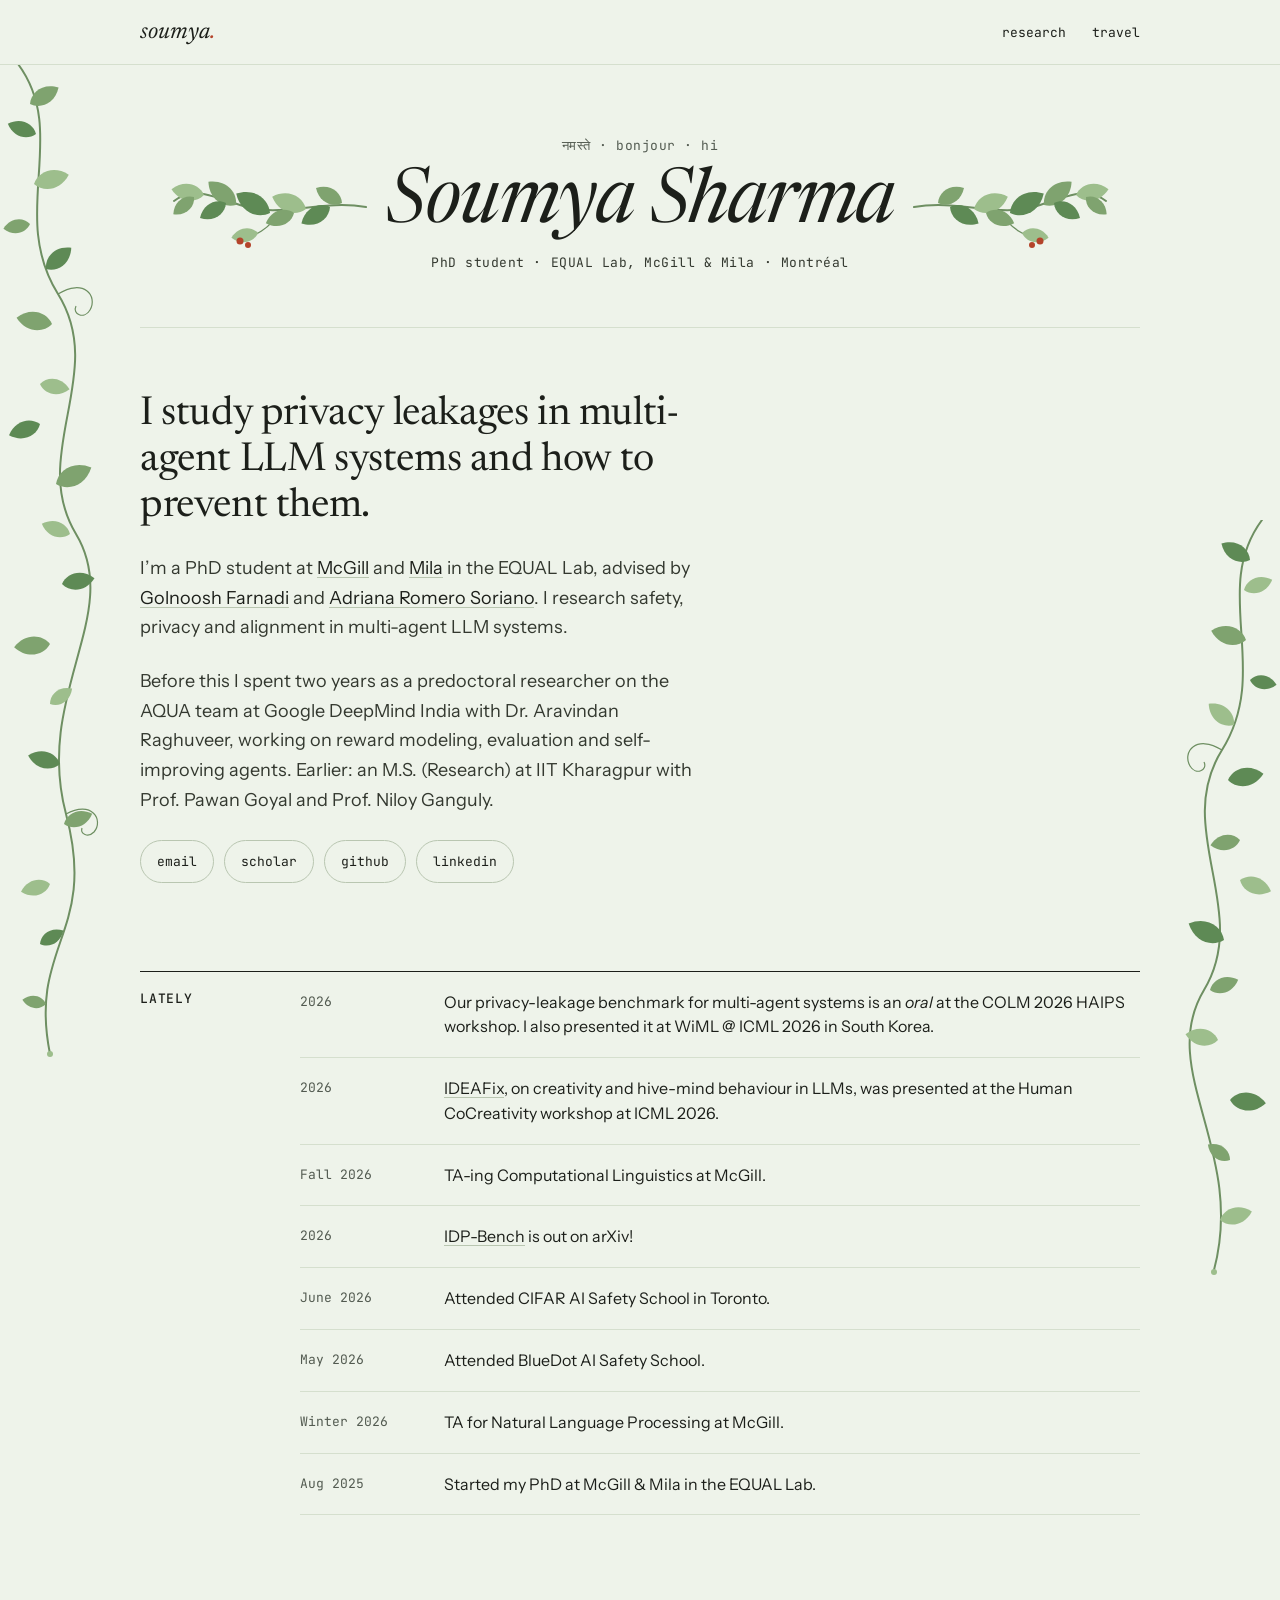
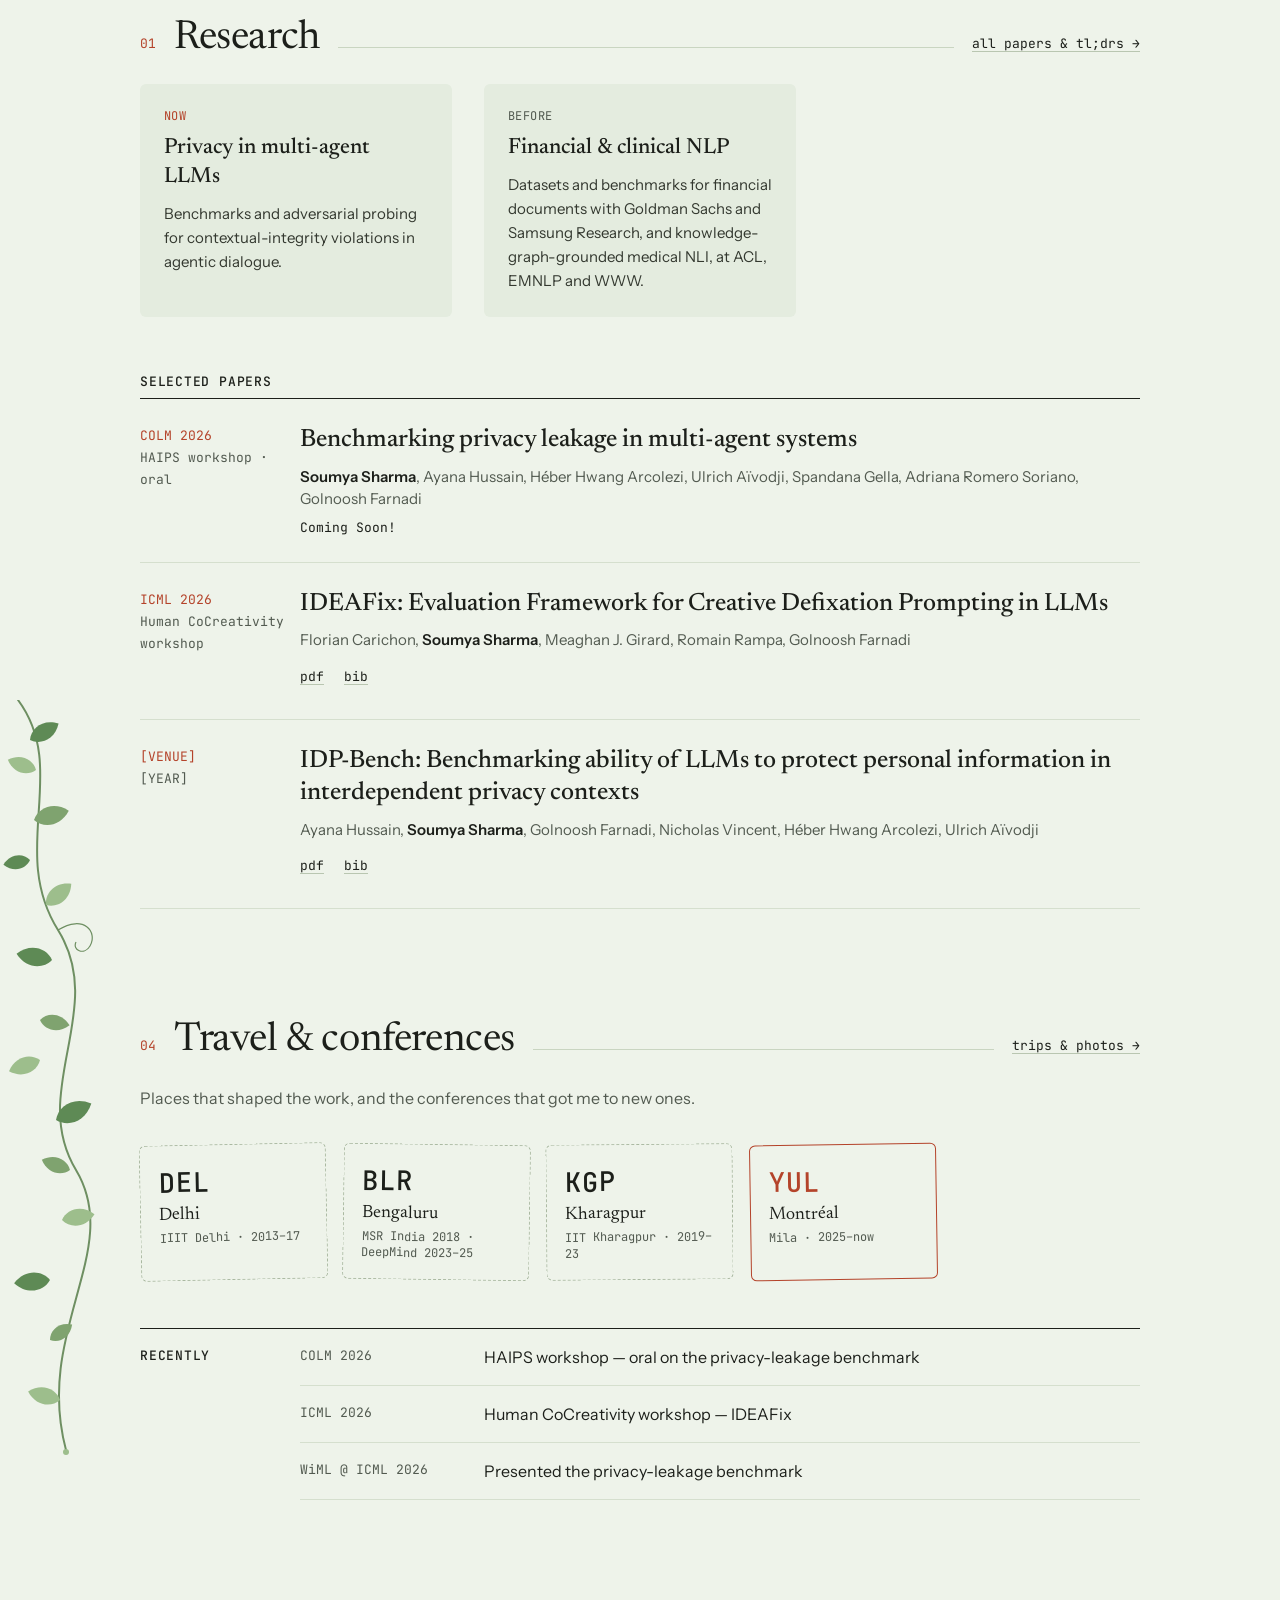
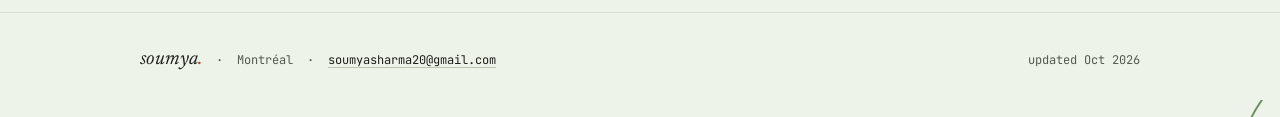
==== commit 0d6c5274: "Remove trip notes links and photos section; drop footer tagline Co-Authored-By: Claude Sonnet 5.5 <n" ====
--- a/index.html
+++ b/index.html
@@ -236,7 +236,7 @@
 <footer class="site-footer">
   <div class="wrap">
     <span><a class="brand" href="index.html">soumya<span>.</span></a> &nbsp;·&nbsp; Montréal &nbsp;·&nbsp; <a href="mailto:soumyasharma20@gmail.com">soumyasharma20@gmail.com</a></span>
-    <span>kept minimal on purpose · updated Oct 2026</span>
+    <span>updated Oct 2026</span>
   </div>
 </footer>
 </div>
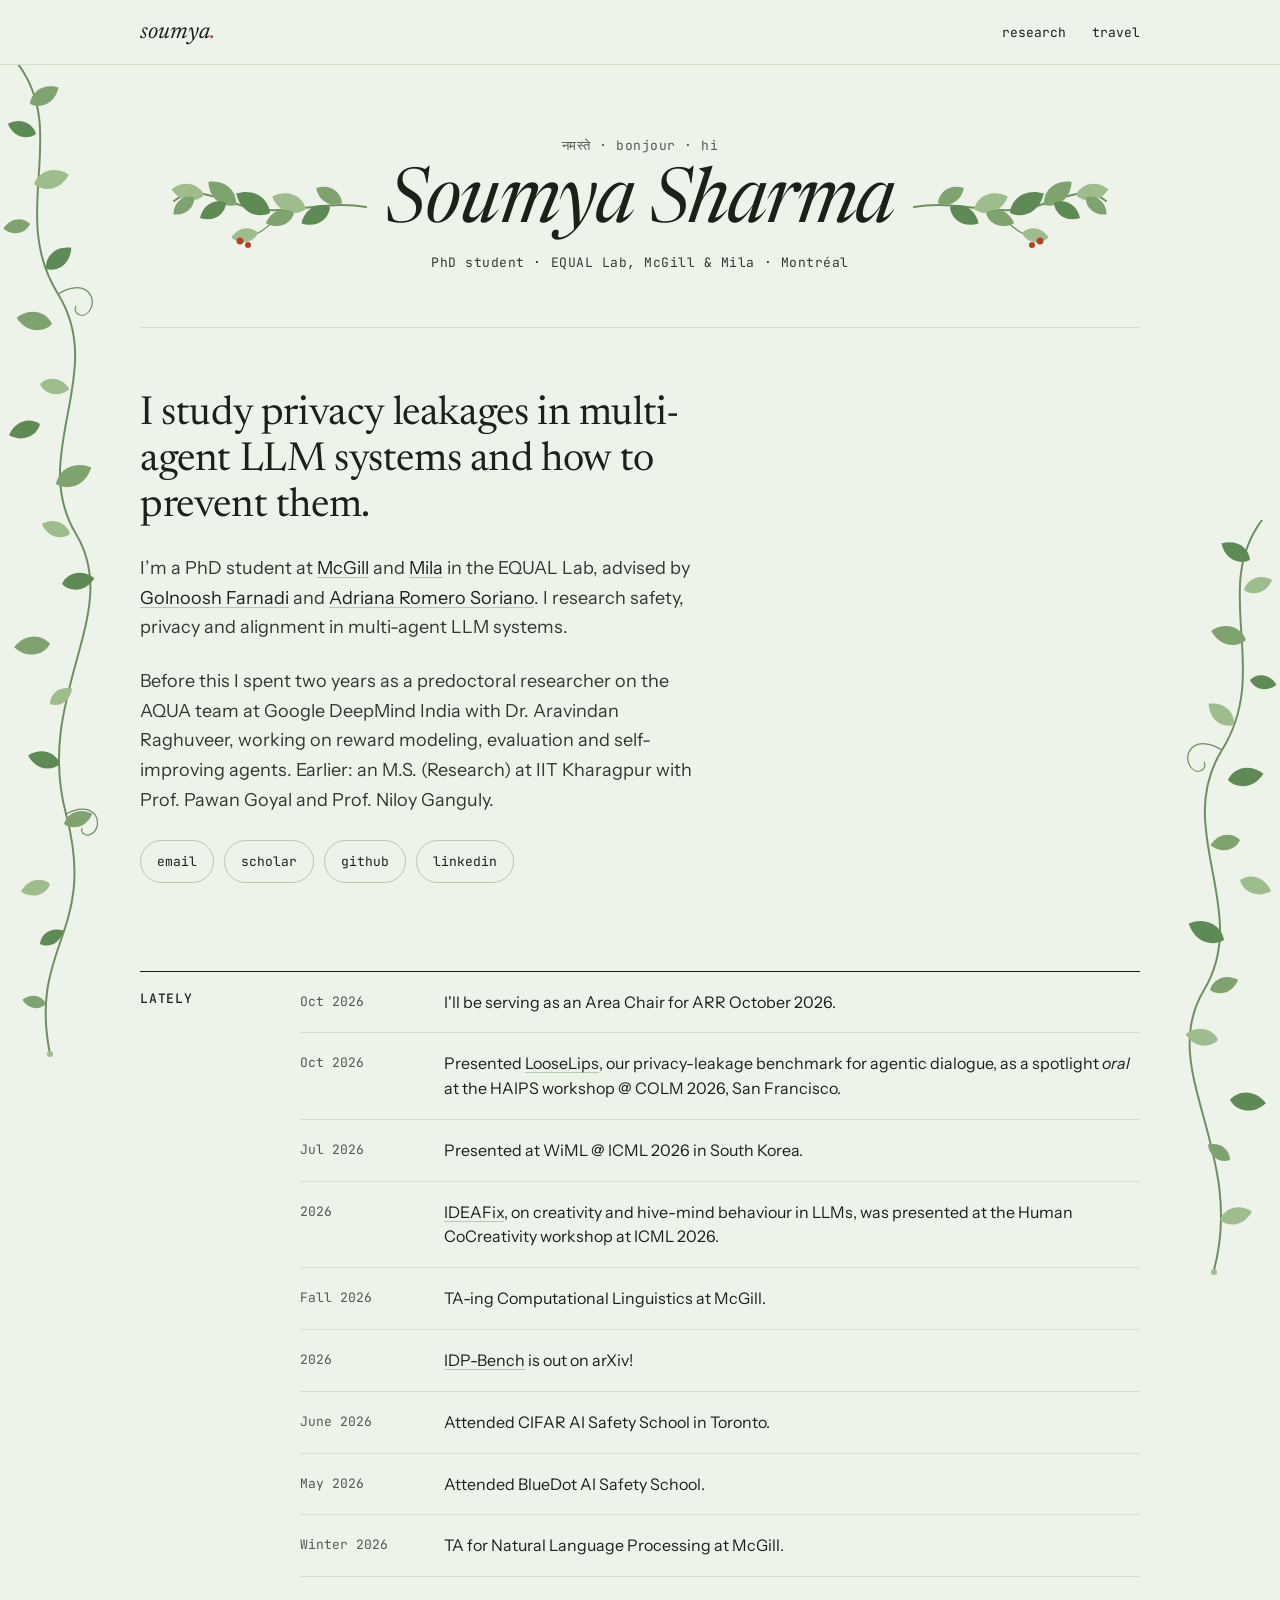
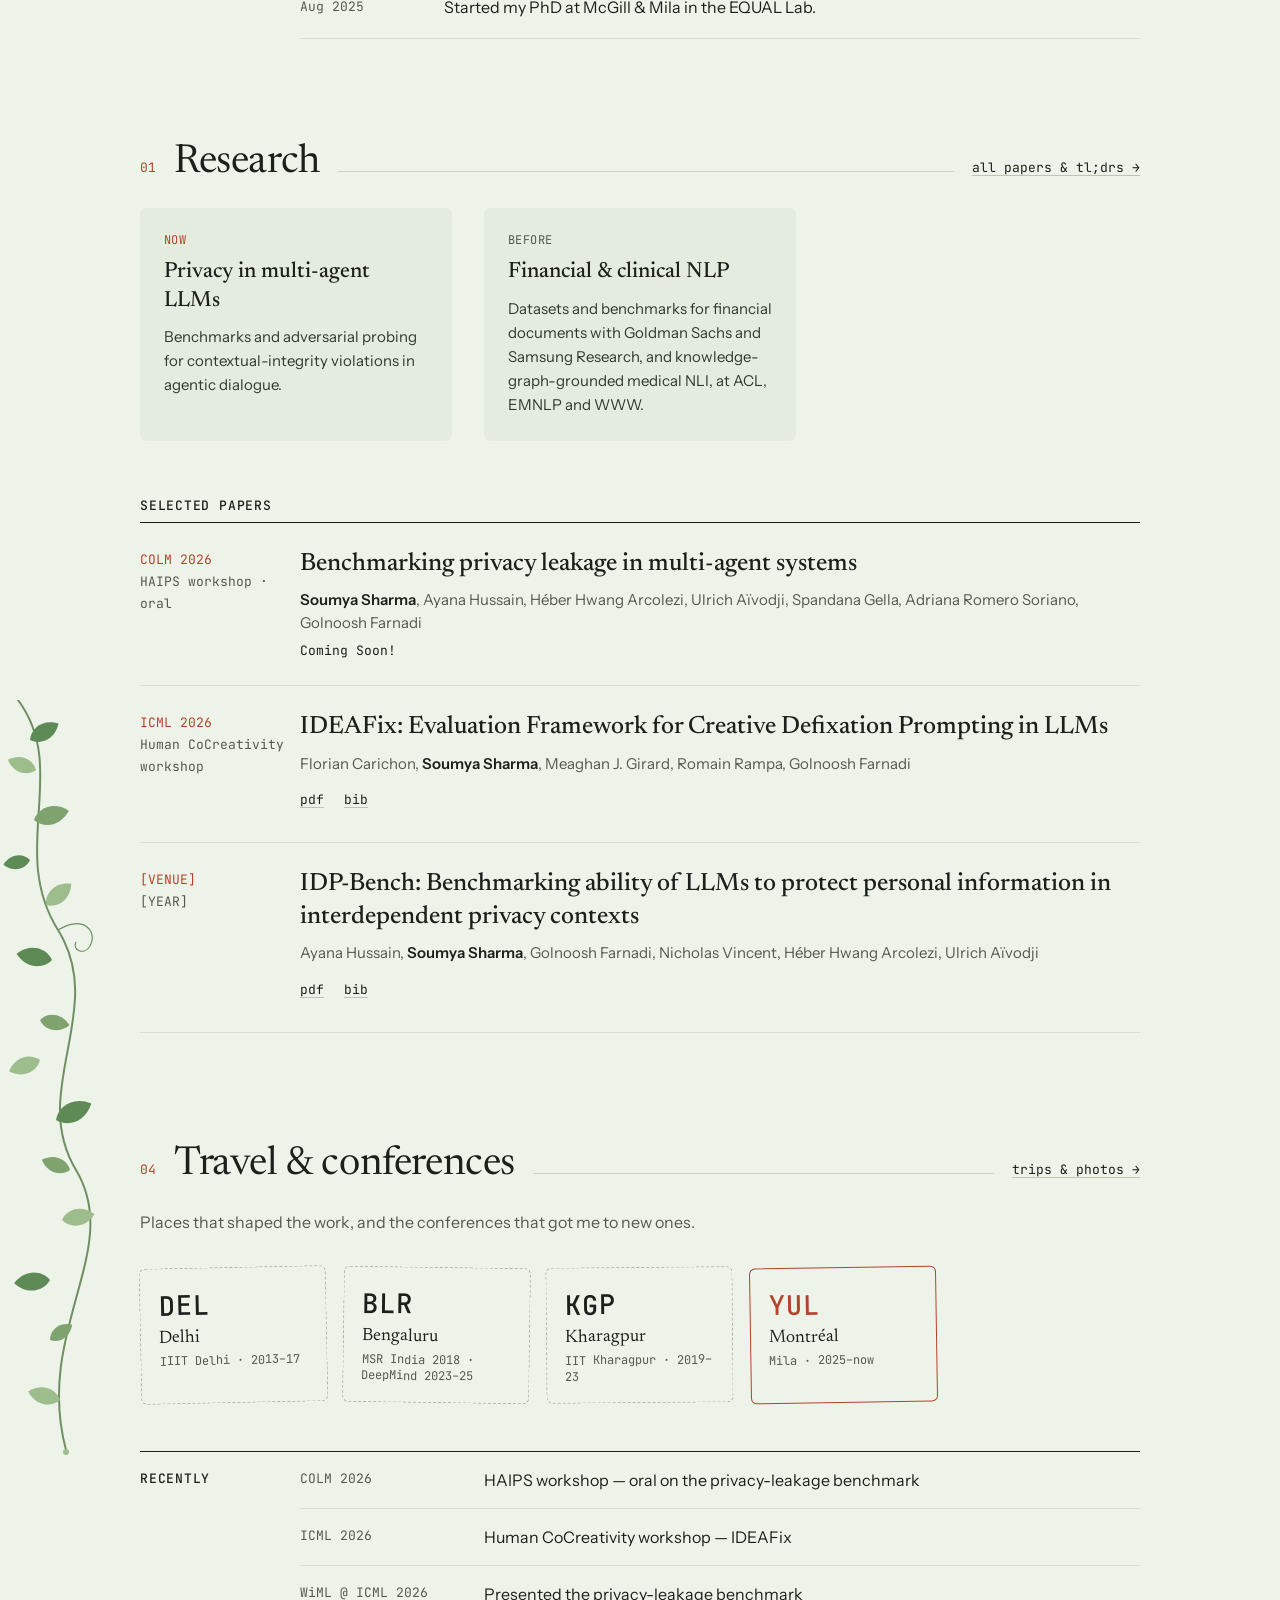
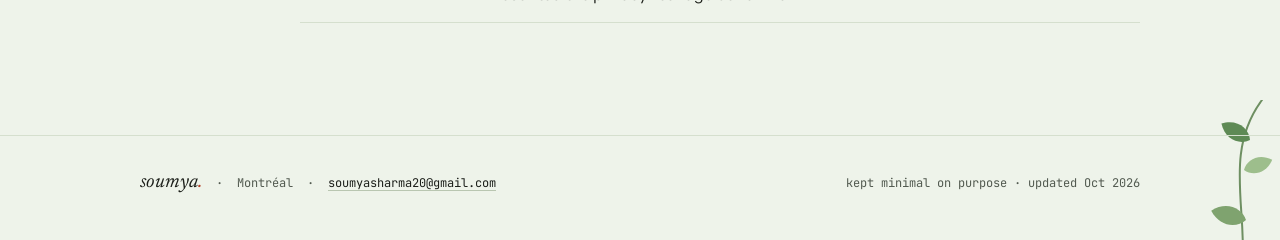
==== commit 0a17afa0: "Update Lately section with LooseLips, WiML, ARR AC news Co-Authored-By: Claude Sonnet 5.5 <noreply@a" ====
--- a/index.html
+++ b/index.html
@@ -69,7 +69,9 @@
     <div class="news">
       <h2 id="news-h" class="label">Lately</h2>
       <div>
-        <div class="news-item"><span class="date">2026</span><span>Our privacy-leakage benchmark for multi-agent systems is an <em>oral</em> at the COLM 2026 HAIPS workshop. I also presented it at WiML @ ICML 2026 in South Korea.</span></div>
+        <div class="news-item"><span class="date">Oct 2026</span><span>I'll be serving as an Area Chair for ARR October 2026.</span></div>
+        <div class="news-item"><span class="date">Oct 2026</span><span>Presented <a href="https://arxiv.org/abs/2610.14071v1">LooseLips</a>, our privacy-leakage benchmark for agentic dialogue, as a spotlight <em>oral</em> at the HAIPS workshop @ COLM 2026, San Francisco.</span></div>
+        <div class="news-item"><span class="date">Jul 2026</span><span>Presented at WiML @ ICML 2026 in South Korea.</span></div>
         <div class="news-item"><span class="date">2026</span><span><a href="https://arxiv.org/abs/2606.00875">IDEAFix</a>, on creativity and hive-mind behaviour in LLMs, was presented at the Human CoCreativity workshop at ICML 2026.</span></div>
         <div class="news-item"><span class="date">Fall 2026</span><span>TA-ing Computational Linguistics at McGill.</span></div>
         <div class="news-item"><span class="date">2026</span><span><a href="https://arxiv.org/abs/2606.09908">IDP-Bench</a> is out on arXiv!</span></div>
@@ -236,7 +238,7 @@
 <footer class="site-footer">
   <div class="wrap">
     <span><a class="brand" href="index.html">soumya<span>.</span></a> &nbsp;·&nbsp; Montréal &nbsp;·&nbsp; <a href="mailto:soumyasharma20@gmail.com">soumyasharma20@gmail.com</a></span>
-    <span>updated Oct 2026</span>
+    <span>kept minimal on purpose · updated Oct 2026</span>
   </div>
 </footer>
 </div>
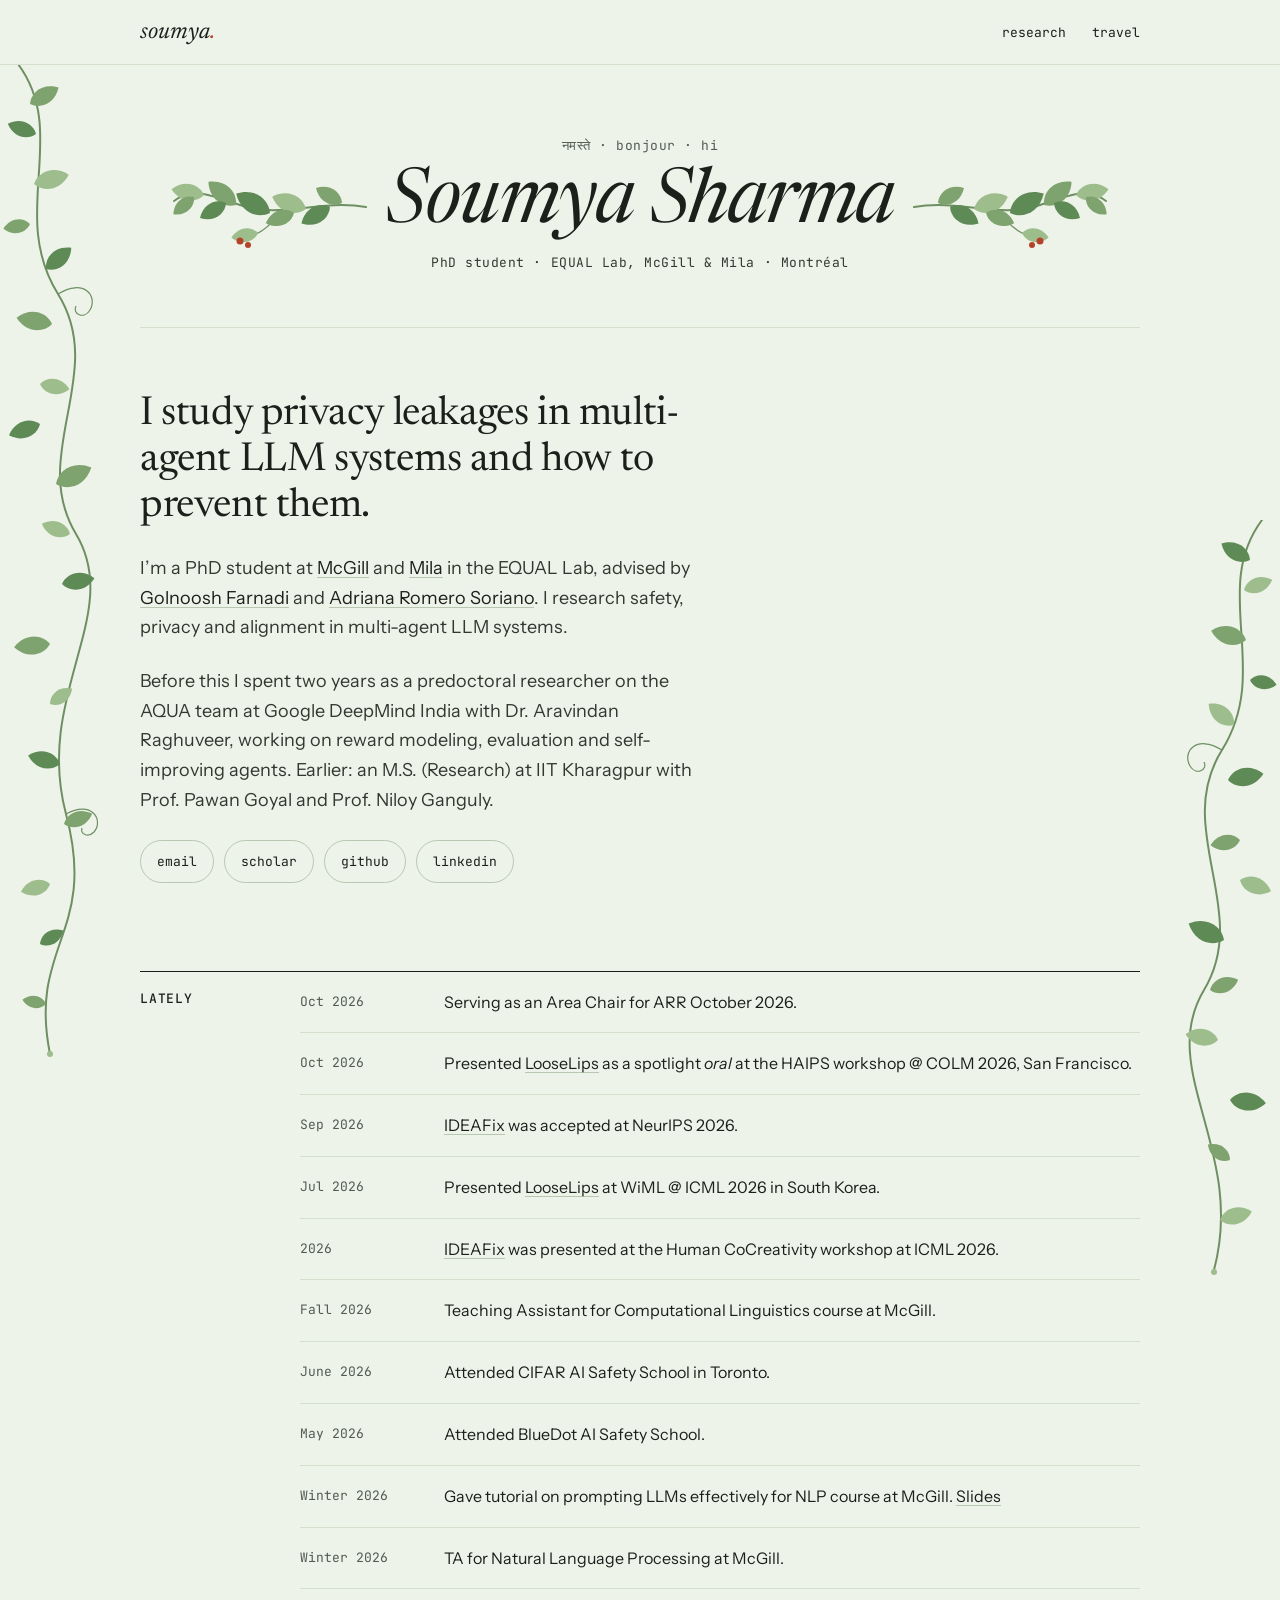
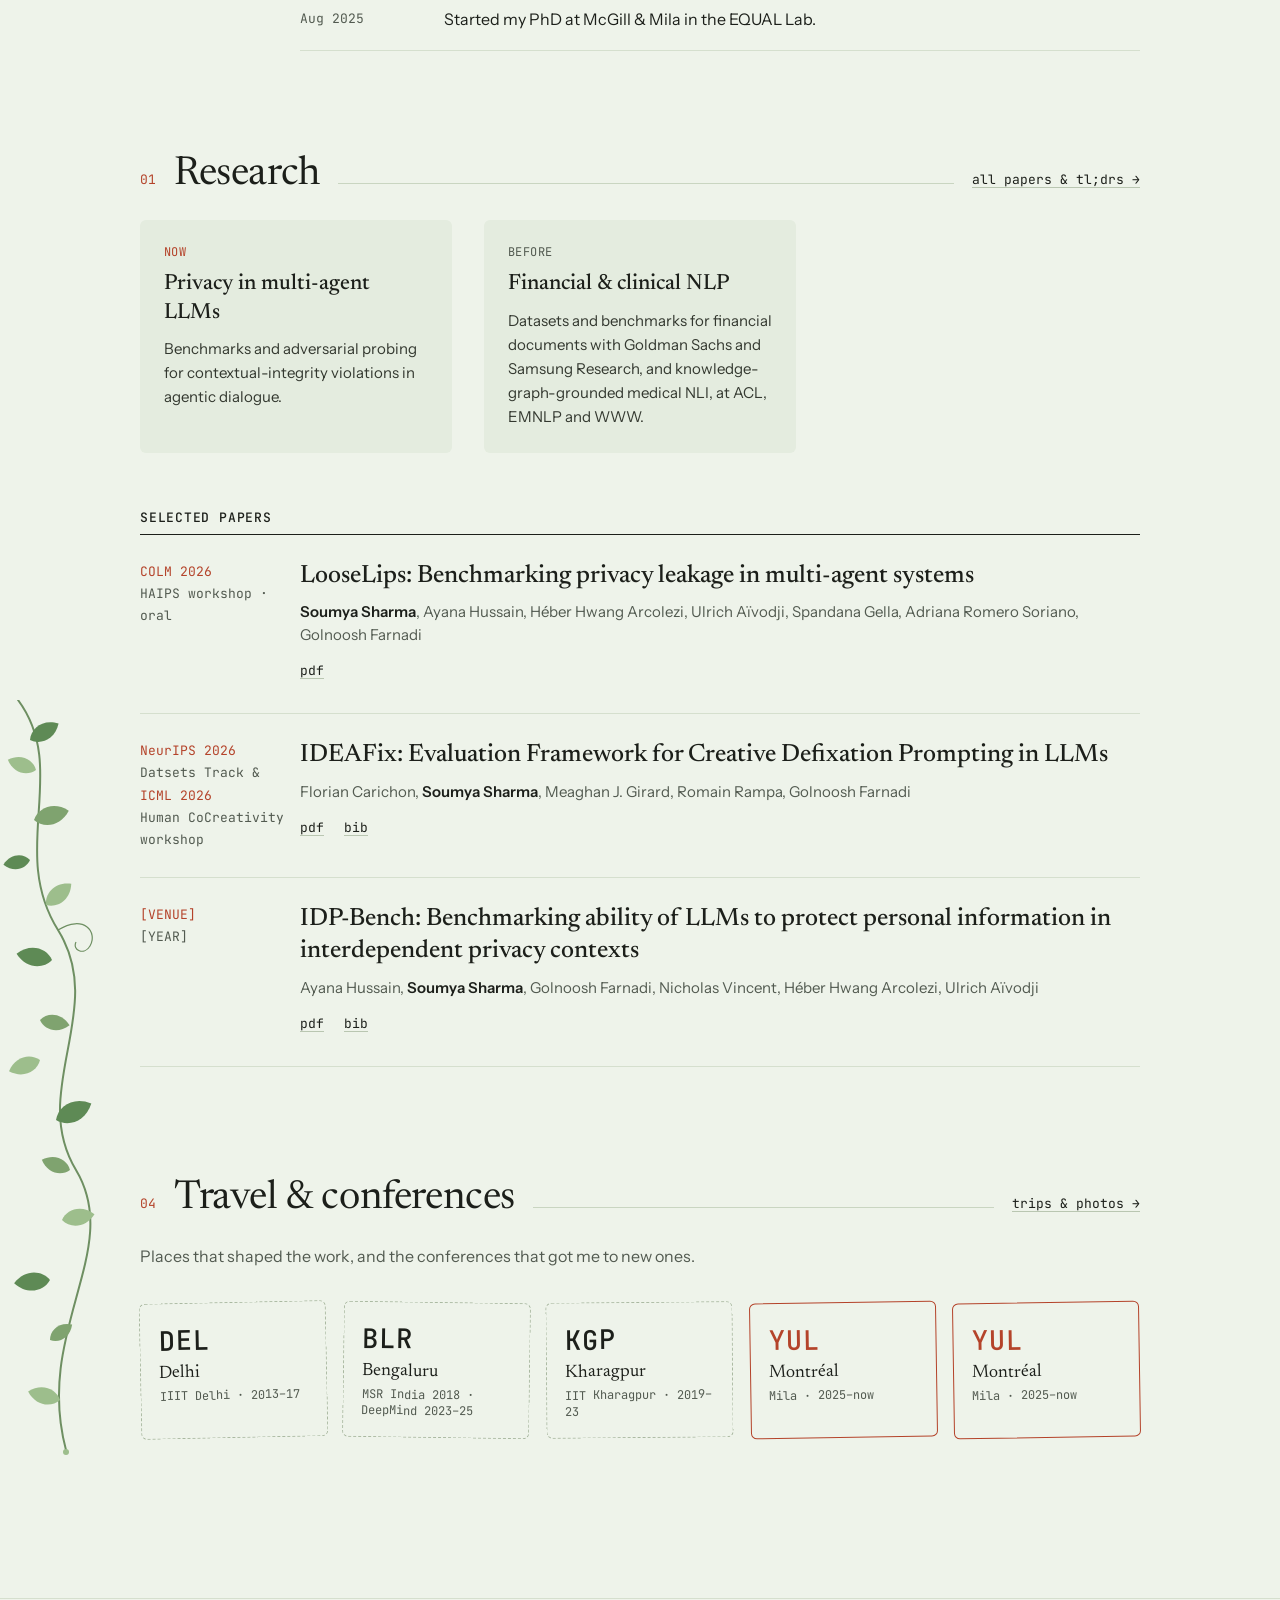
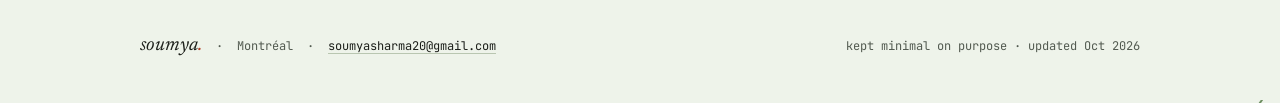
==== commit d2a21ebd: "Add conference locations and dates Co-Authored-By: Claude Sonnet 5.5 <noreply@anthropic.com>" ====
--- a/index.html
+++ b/index.html
@@ -69,14 +69,15 @@
     <div class="news">
       <h2 id="news-h" class="label">Lately</h2>
       <div>
-        <div class="news-item"><span class="date">Oct 2026</span><span>I'll be serving as an Area Chair for ARR October 2026.</span></div>
-        <div class="news-item"><span class="date">Oct 2026</span><span>Presented <a href="https://arxiv.org/abs/2610.14071v1">LooseLips</a>, our privacy-leakage benchmark for agentic dialogue, as a spotlight <em>oral</em> at the HAIPS workshop @ COLM 2026, San Francisco.</span></div>
-        <div class="news-item"><span class="date">Jul 2026</span><span>Presented at WiML @ ICML 2026 in South Korea.</span></div>
-        <div class="news-item"><span class="date">2026</span><span><a href="https://arxiv.org/abs/2606.00875">IDEAFix</a>, on creativity and hive-mind behaviour in LLMs, was presented at the Human CoCreativity workshop at ICML 2026.</span></div>
-        <div class="news-item"><span class="date">Fall 2026</span><span>TA-ing Computational Linguistics at McGill.</span></div>
-        <div class="news-item"><span class="date">2026</span><span><a href="https://arxiv.org/abs/2606.09908">IDP-Bench</a> is out on arXiv!</span></div>
+        <div class="news-item"><span class="date">Oct 2026</span><span>Serving as an Area Chair for ARR October 2026.</span></div>
+        <div class="news-item"><span class="date">Oct 2026</span><span>Presented <a href="https://arxiv.org/abs/2610.14071v1">LooseLips</a> as a spotlight <em>oral</em> at the HAIPS workshop @ COLM 2026, San Francisco.</span></div>
+        <div class="news-item"><span class="date">Sep 2026</span><span><a href="https://arxiv.org/abs/2606.00875">IDEAFix</a> was accepted at NeurIPS 2026.</span></div>
+        <div class="news-item"><span class="date">Jul 2026</span><span>Presented <a href="https://arxiv.org/abs/2610.14071v1">LooseLips</a> at WiML @ ICML 2026 in South Korea.</span></div>
+        <div class="news-item"><span class="date">2026</span><span><a href="https://arxiv.org/abs/2606.00875">IDEAFix</a> was presented at the Human CoCreativity workshop at ICML 2026.</span></div>
+        <div class="news-item"><span class="date">Fall 2026</span><span>Teaching Assistant for Computational Linguistics course at McGill.</span></div>
         <div class="news-item"><span class="date">June 2026</span><span>Attended CIFAR AI Safety School in Toronto.</span></div>
         <div class="news-item"><span class="date">May 2026</span><span>Attended BlueDot AI Safety School.</span></div>
+        <div class="news-item"><span class="date">Winter 2026</span><span>Gave tutorial on prompting LLMs effectively for NLP course at McGill. <a href="https://docs.google.com/presentation/d/1gSvnnpz2MpopvlMfXDiGREVbRV_B8EnSm8aXQazExVw/edit?usp=sharing">Slides</a></span></div>
         <div class="news-item"><span class="date">Winter 2026</span><span>TA for Natural Language Processing at McGill.</span></div>
         <div class="news-item"><span class="date">Aug 2025</span><span>Started my PhD at McGill &amp; Mila in the EQUAL Lab.</span></div>
       </div>
@@ -101,15 +102,15 @@
     <article class="paper">
       <div class="venue"><b>COLM 2026</b>HAIPS workshop · oral</div>
       <div class="paper-body">
-        <h4 class="paper-title"><a href="#">Benchmarking privacy leakage in multi-agent systems</a></h4>
+        <h4 class="paper-title"><a href="https://arxiv.org/abs/2610.14071v1">LooseLips: Benchmarking privacy leakage in multi-agent systems</a></h4>
         <p class="authors"><strong>Soumya Sharma</strong>, Ayana Hussain, Héber Hwang Arcolezi, Ulrich Aïvodji, Spandana Gella, Adriana Romero Soriano, Golnoosh Farnadi</p>
         <!-- <p class="oneliner">When two agents talk, which latent factors decide whether a secret slips out?</p> -->
-        <div class="links">Coming Soon!</div>
+        <div class="links"><a href="https://arxiv.org/abs/2610.14071v1">pdf</a></div>
         <!-- <div class="links"><a href="#">pdf</a><a href="#">code</a><a href="#">bib</a></div> -->
       </div>
     </article>
     <article class="paper">
-      <div class="venue"><b>ICML 2026</b>Human CoCreativity workshop</div>
+      <div class="venue"><b>NeurIPS 2026</b>Datsets Track &<b>ICML 2026</b>Human CoCreativity workshop</div>
       <div class="paper-body">
         <h4 class="paper-title"><a href="#">IDEAFix: Evaluation Framework for Creative Defixation Prompting in LLMs</a></h4>
         <p class="authors">Florian Carichon, <strong>Soumya Sharma</strong>, Meaghan J. Girard, Romain Rampa, Golnoosh Farnadi</p>
@@ -201,15 +202,9 @@
     <div class="stamp" style="--tilt: 0.8deg;"><span class="code">BLR</span><span class="city">Bengaluru</span><span class="why">MSR India 2018 · DeepMind 2023–25</span></div>
     <div class="stamp" style="--tilt: -0.5deg;"><span class="code">KGP</span><span class="city">Kharagpur</span><span class="why">IIT Kharagpur · 2019–23</span></div>
     <div class="stamp stamp--home" style="--tilt: -0.9deg;"><span class="code">YUL</span><span class="city">Montréal</span><span class="why">Mila · 2025–now</span></div>
+    <div class="stamp stamp--home" style="--tilt: -0.9deg;"><span class="code">YUL</span><span class="city">Montréal</span><span class="why">Mila · 2025–now</span></div>
+    
   </div>
-    <div class="confs">
-      <h3 class="label">Recently</h3>
-      <div>
-        <div class="conf" style="grid-template-columns: 160px minmax(0, 1fr);"><span class="when">COLM 2026</span><span>HAIPS workshop — oral on the privacy-leakage benchmark</span></div>
-        <div class="conf" style="grid-template-columns: 160px minmax(0, 1fr);"><span class="when">ICML 2026</span><span>Human CoCreativity workshop — IDEAFix</span></div>
-        <div class="conf" style="grid-template-columns: 160px minmax(0, 1fr);"><span class="when">WiML @ ICML 2026</span><span>Presented the privacy-leakage benchmark</span></div>
-      </div>
-    </div>
   </section>
 
   <!-- <section class="section" aria-labelledby="beyond-h">
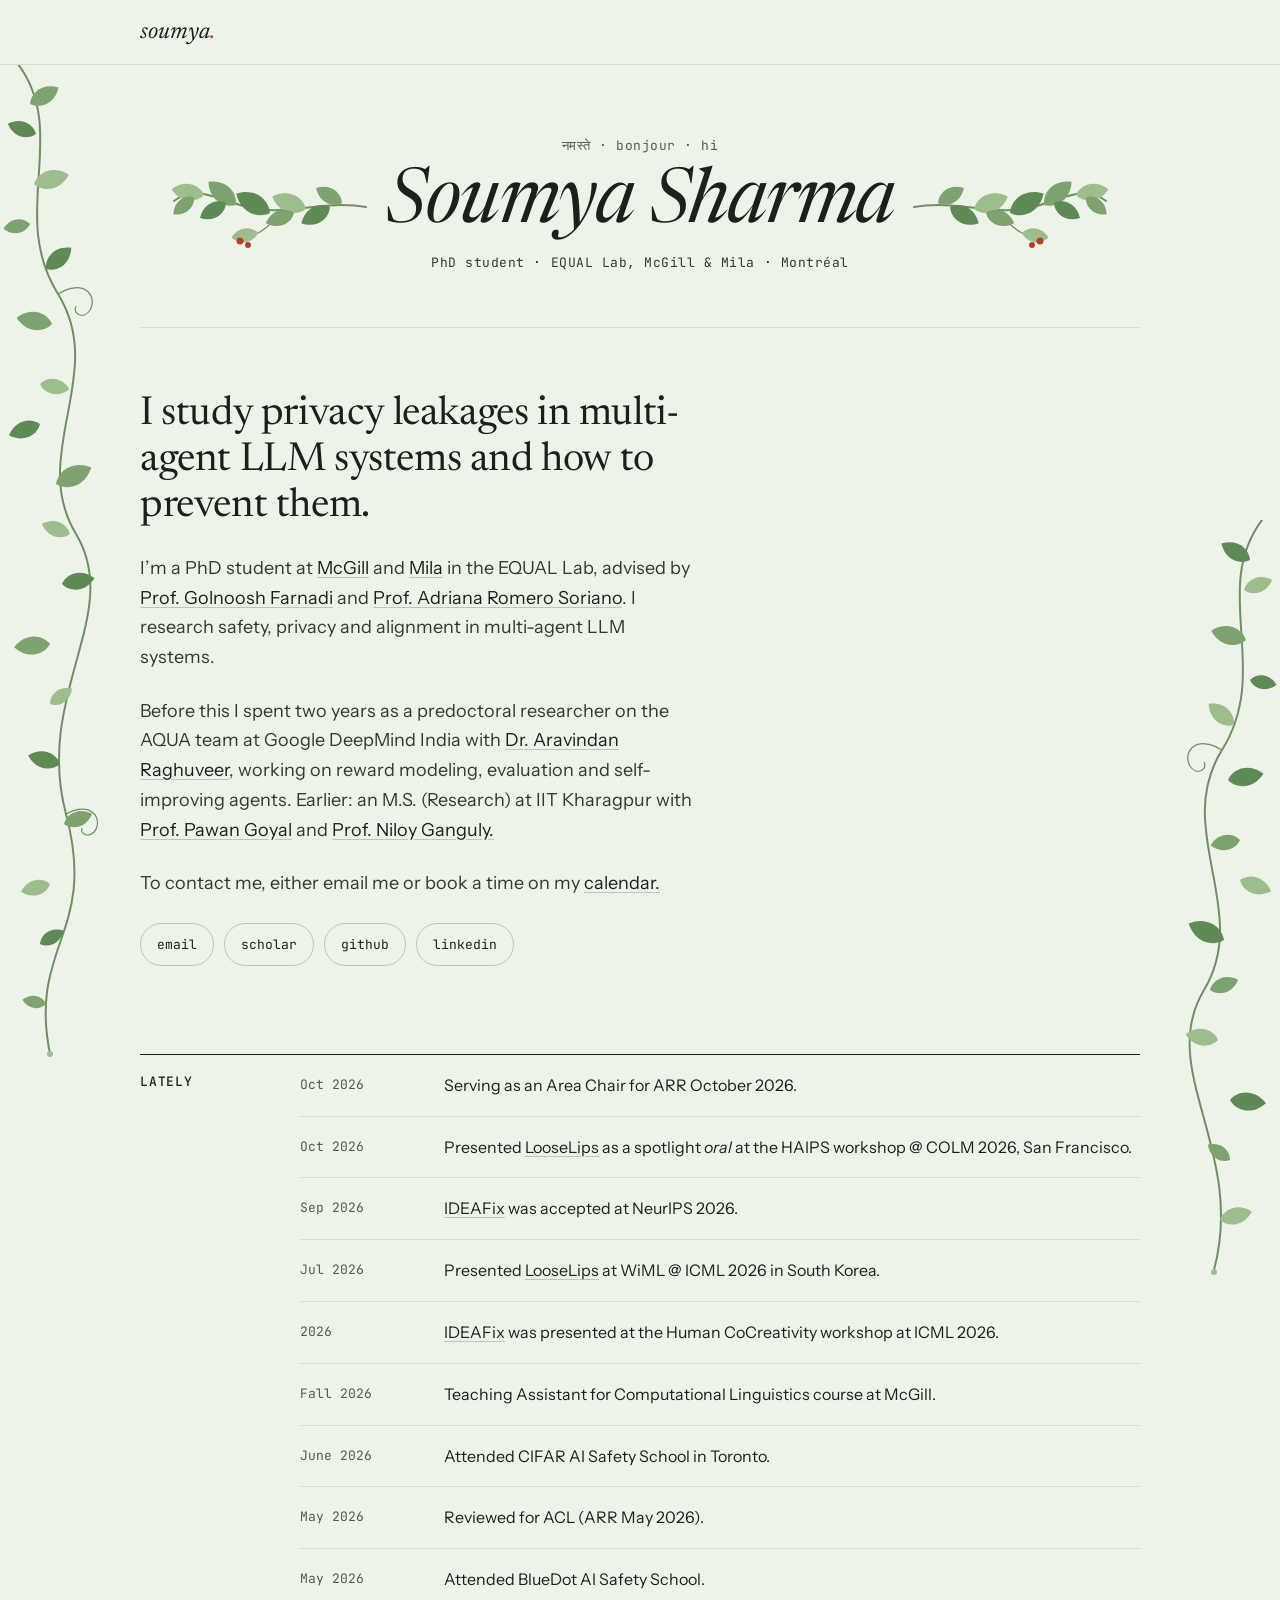
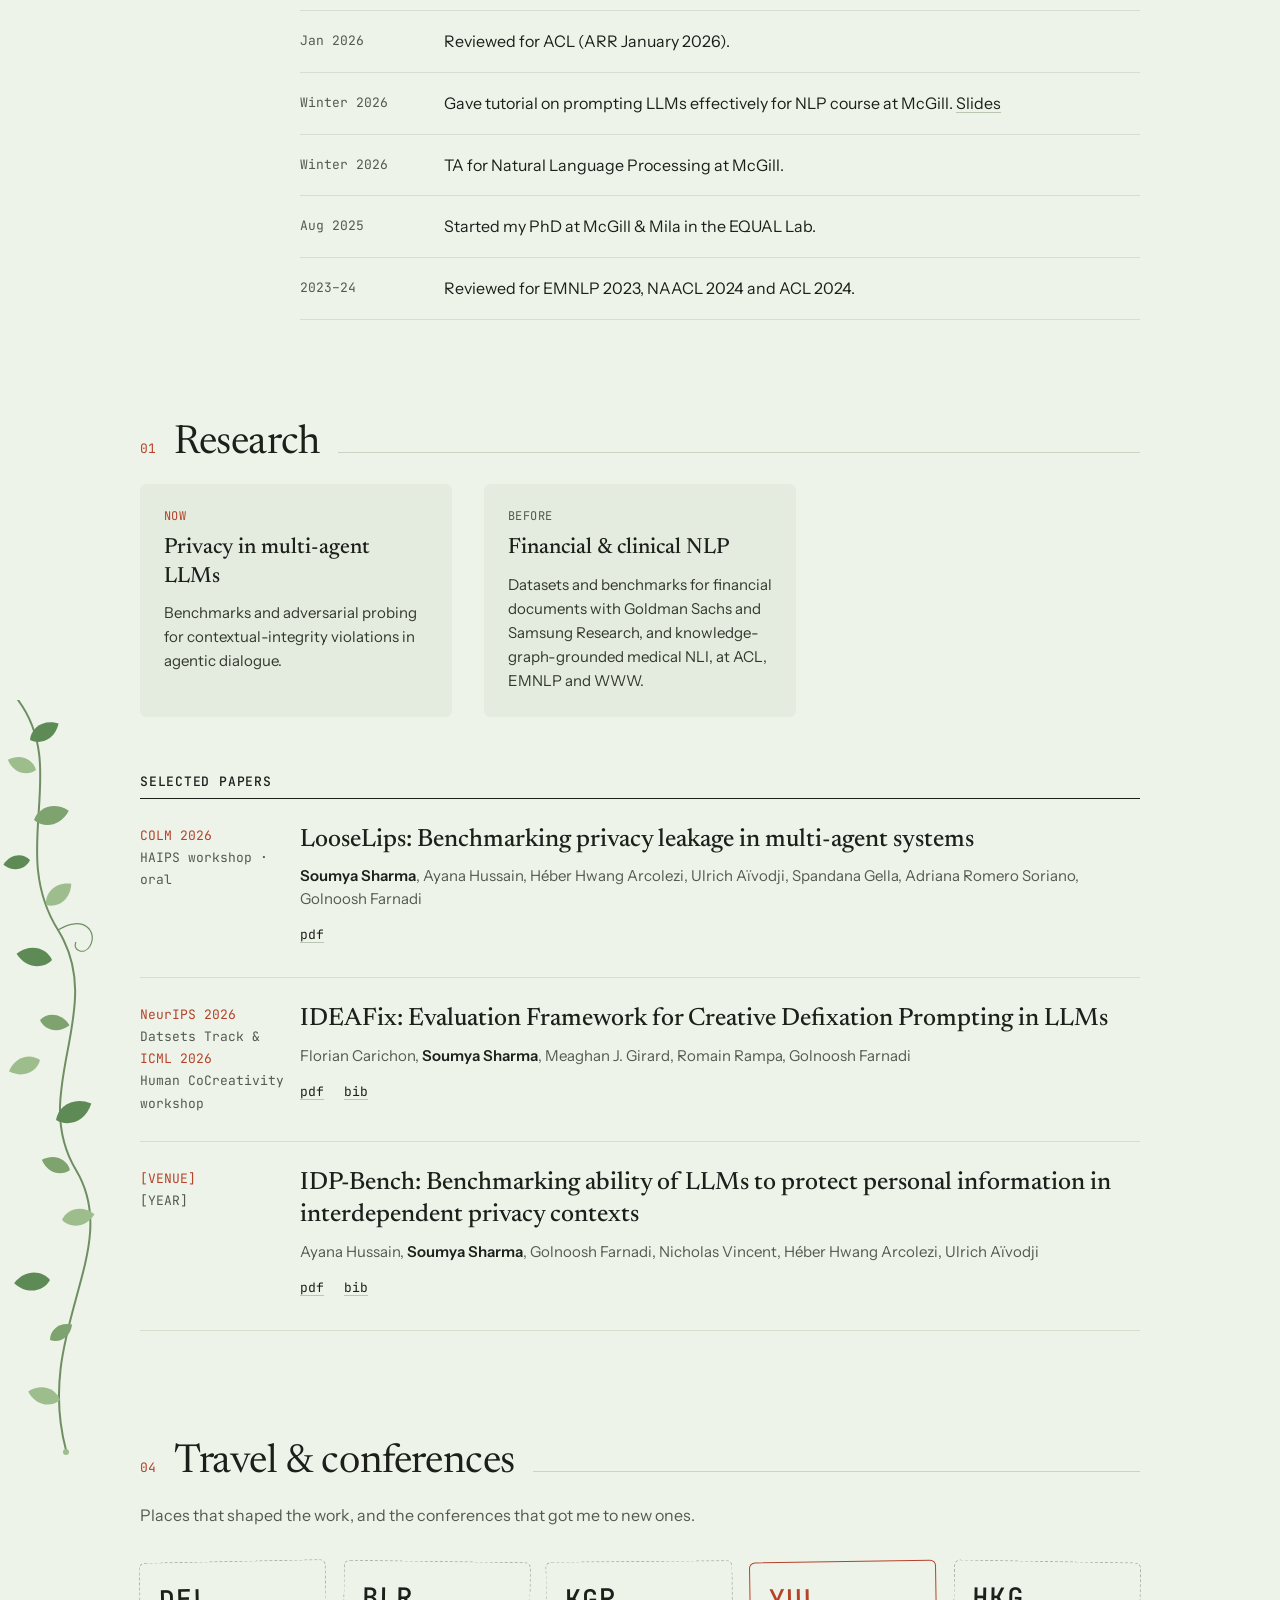
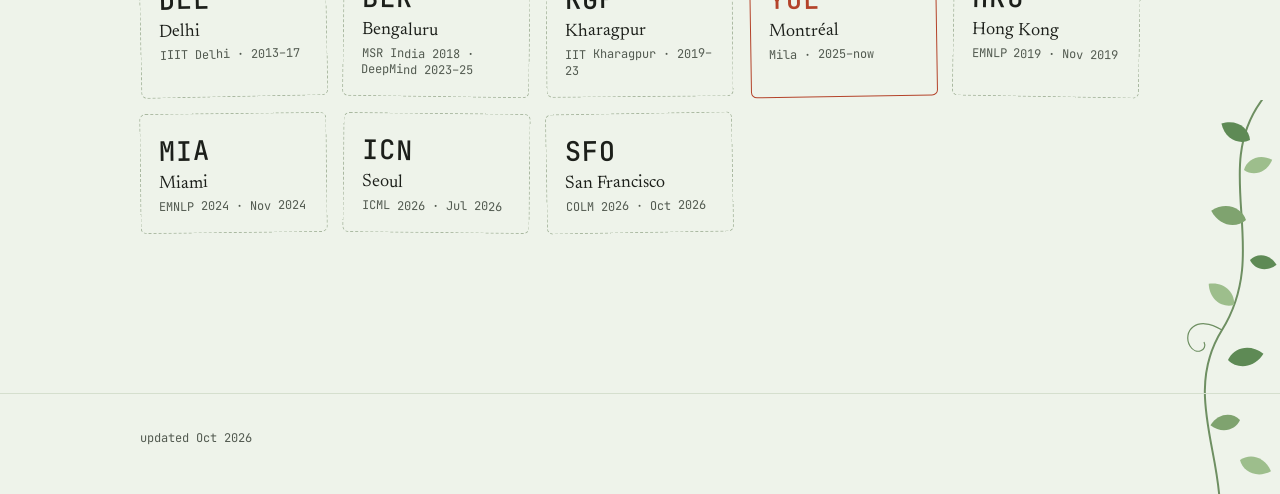
==== commit f2754076: "Add reviewing items to Lately and unlink research/travel pages from homepage Co-Authored-By: Claude " ====
--- a/index.html
+++ b/index.html
@@ -22,10 +22,10 @@
   <nav class="nav wrap" aria-label="Main">
     <a class="brand" href="index.html" aria-current="page">soumya<span>.</span></a>
     <div class="nav-links">
-      <a href="research.html">research</a>
+      <!-- <a href="research.html">research</a> -->
       <!-- <a href="projects.html">projects</a> -->
       <!-- <a href="notes.html">reading notes</a> -->
-      <a href="travel.html">travel</a>
+      <!-- <a href="travel.html">travel</a> -->
       <!-- <a href="kitchen.html">kitchen</a> -->
       <!-- <a href="off.html">off the clock</a> -->
       <!-- <a class="cv" href="assets/docs/Soumya_Sharma_CV.pdf">cv ↗</a> -->
@@ -48,21 +48,16 @@
   <section class="intro">
     <div class="intro-text">
       <p class="tagline">I study privacy leakages in multi-agent LLM systems and how to prevent them.</p>
-      <p class="bio">I’m a PhD student at <a href="https://www.mcgill.ca/">McGill</a> and <a href="https://mila.quebec/">Mila</a> in the EQUAL Lab, advised by <a href="#">Golnoosh Farnadi</a> and <a href="#">Adriana Romero Soriano</a>. I research safety, privacy and alignment in multi-agent LLM systems.</p>
-      <p class="bio">Before this I spent two years as a predoctoral researcher on the AQUA team at Google DeepMind India with Dr. Aravindan Raghuveer, working on reward modeling, evaluation and self-improving agents. Earlier: an M.S. (Research) at IIT Kharagpur with Prof. Pawan Goyal and Prof. Niloy Ganguly.</p>
+      <p class="bio">I’m a PhD student at <a href="https://www.mcgill.ca/">McGill</a> and <a href="https://mila.quebec/">Mila</a> in the EQUAL Lab, advised by <a href="https://gfarnadi.github.io/">Prof. Golnoosh Farnadi</a> and <a href="https://sites.google.com/site/adriromsor/home">Prof. Adriana Romero Soriano</a>. I research safety, privacy and alignment in multi-agent LLM systems.</p>
+      <p class="bio">Before this I spent two years as a predoctoral researcher on the AQUA team at Google DeepMind India with <a href="https://research.google/people/107631/">Dr. Aravindan Raghuveer</a>, working on reward modeling, evaluation and self-improving agents. Earlier: an M.S. (Research) at IIT Kharagpur with <a href="https://cse.iitkgp.ac.in/~pawang/">Prof. Pawan Goyal</a> and <a href="https://niloy-ganguly.github.io/">Prof. Niloy Ganguly.</a></p>
+      <p class="bio">To contact me, either email me or book a time on my <a href="https://calendar.app.google/GyWbLQSUJ1JCSa6t7">calendar.</a>
       <div class="pills">
         <a class="pill" href="mailto:soumyasharma20@gmail.com">email</a>
-        <!-- <a class="pill" href="assets/docs/Soumya_Sharma_CV.pdf">cv</a> -->
         <a class="pill" href="https://scholar.google.com/citations?user=LBNLcm8AAAAJ">scholar</a>
         <a class="pill" href="https://github.com/soummyaah">github</a>
         <a class="pill" href="#">linkedin</a>
       </div>
     </div>
-    <!-- <figure class="portrait"> -->
-      <!-- Replace with: <img class="photo ratio-45" src="assets/img/me.jpg" alt="Soumya Sharma"> -->
-      <!-- <div class="ph ratio-45">[YOUR PHOTO]</div> -->
-      <!-- <figcaption class="caption">Usually within arm’s reach of chai, a chessboard, or Pandu the cat.</figcaption> -->
-    <!-- </figure> -->
   </section>
 
   <section class="section" aria-labelledby="news-h" style="padding-bottom: 104px;">
@@ -76,10 +71,13 @@
         <div class="news-item"><span class="date">2026</span><span><a href="https://arxiv.org/abs/2606.00875">IDEAFix</a> was presented at the Human CoCreativity workshop at ICML 2026.</span></div>
         <div class="news-item"><span class="date">Fall 2026</span><span>Teaching Assistant for Computational Linguistics course at McGill.</span></div>
         <div class="news-item"><span class="date">June 2026</span><span>Attended CIFAR AI Safety School in Toronto.</span></div>
+        <div class="news-item"><span class="date">May 2026</span><span>Reviewed for ACL (ARR May 2026).</span></div>
         <div class="news-item"><span class="date">May 2026</span><span>Attended BlueDot AI Safety School.</span></div>
+        <div class="news-item"><span class="date">Jan 2026</span><span>Reviewed for ACL (ARR January 2026).</span></div>
         <div class="news-item"><span class="date">Winter 2026</span><span>Gave tutorial on prompting LLMs effectively for NLP course at McGill. <a href="https://docs.google.com/presentation/d/1gSvnnpz2MpopvlMfXDiGREVbRV_B8EnSm8aXQazExVw/edit?usp=sharing">Slides</a></span></div>
         <div class="news-item"><span class="date">Winter 2026</span><span>TA for Natural Language Processing at McGill.</span></div>
         <div class="news-item"><span class="date">Aug 2025</span><span>Started my PhD at McGill &amp; Mila in the EQUAL Lab.</span></div>
+        <div class="news-item"><span class="date">2023–24</span><span>Reviewed for EMNLP 2023, NAACL 2024 and ACL 2024.</span></div>
       </div>
     </div>
   </section>
@@ -89,7 +87,7 @@
       <span class="num">01</span>
       <h2 id="research-h" class="section-title">Research</h2>
       <span class="rule"></span>
-      <a class="more" href="research.html">all papers &amp; tl;drs →</a>
+      <!-- <a class="more" href="research.html">all papers &amp; tl;drs →</a> -->
     </div>
     <!-- <p class="section-lede section-lede--lg">My work asks what it means for an AI agent to handle information <em>appropriately</em> — not just whether it knows something, but whether it should pass it on, to whom, and when.</p> -->
     <div class="themes">
@@ -193,7 +191,7 @@
       <span class="num">04</span>
       <h2 id="travel-h" class="section-title">Travel &amp; conferences</h2>
       <span class="rule"></span>
-      <a class="more" href="travel.html">trips &amp; photos →</a>
+      <!-- <a class="more" href="travel.html">trips &amp; photos →</a> -->
     </div>
     <p class="section-lede">Places that shaped the work, and the conferences that got me to new ones.</p>
 
@@ -202,8 +200,10 @@
     <div class="stamp" style="--tilt: 0.8deg;"><span class="code">BLR</span><span class="city">Bengaluru</span><span class="why">MSR India 2018 · DeepMind 2023–25</span></div>
     <div class="stamp" style="--tilt: -0.5deg;"><span class="code">KGP</span><span class="city">Kharagpur</span><span class="why">IIT Kharagpur · 2019–23</span></div>
     <div class="stamp stamp--home" style="--tilt: -0.9deg;"><span class="code">YUL</span><span class="city">Montréal</span><span class="why">Mila · 2025–now</span></div>
-    <div class="stamp stamp--home" style="--tilt: -0.9deg;"><span class="code">YUL</span><span class="city">Montréal</span><span class="why">Mila · 2025–now</span></div>
-    
+    <div class="stamp" style="--tilt: 1deg;"><span class="code">HKG</span><span class="city">Hong Kong</span><span class="why">EMNLP 2019 · Nov 2019</span></div>
+    <div class="stamp" style="--tilt: -0.7deg;"><span class="code">MIA</span><span class="city">Miami</span><span class="why">EMNLP 2024 · Nov 2024</span></div>
+    <div class="stamp" style="--tilt: 0.6deg;"><span class="code">ICN</span><span class="city">Seoul</span><span class="why">ICML 2026 · Jul 2026</span></div>
+    <div class="stamp" style="--tilt: -1deg;"><span class="code">SFO</span><span class="city">San Francisco</span><span class="why">COLM 2026 · Oct 2026</span></div>
   </div>
   </section>
 
@@ -232,8 +232,8 @@
 
 <footer class="site-footer">
   <div class="wrap">
-    <span><a class="brand" href="index.html">soumya<span>.</span></a> &nbsp;·&nbsp; Montréal &nbsp;·&nbsp; <a href="mailto:soumyasharma20@gmail.com">soumyasharma20@gmail.com</a></span>
-    <span>kept minimal on purpose · updated Oct 2026</span>
+    <!-- <span><a class="brand" href="index.html">soumya<span>.</span></a>  &nbsp;·&nbsp; <a href="mailto:soumyasharma20@gmail.com">soumyasharma20@gmail.com</a></span> -->
+    <span>updated Oct 2026</span>
   </div>
 </footer>
 </div>
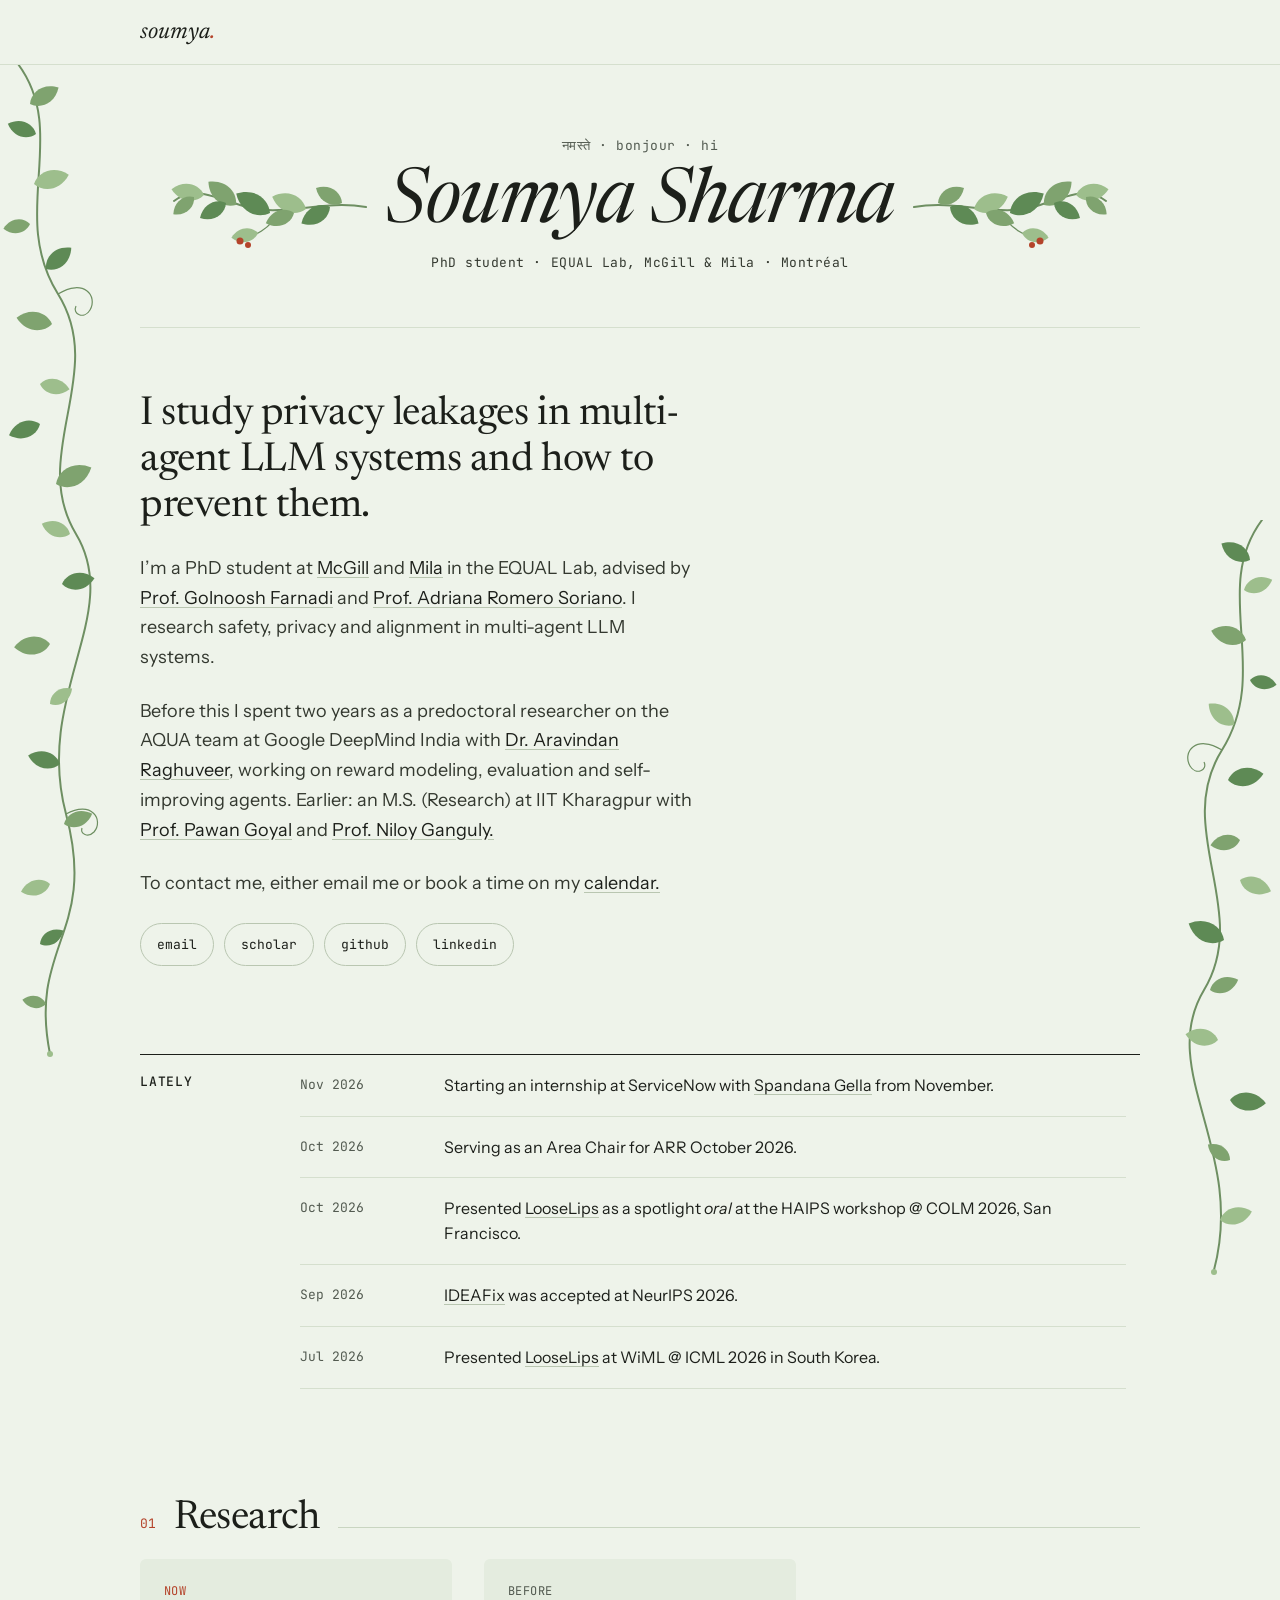
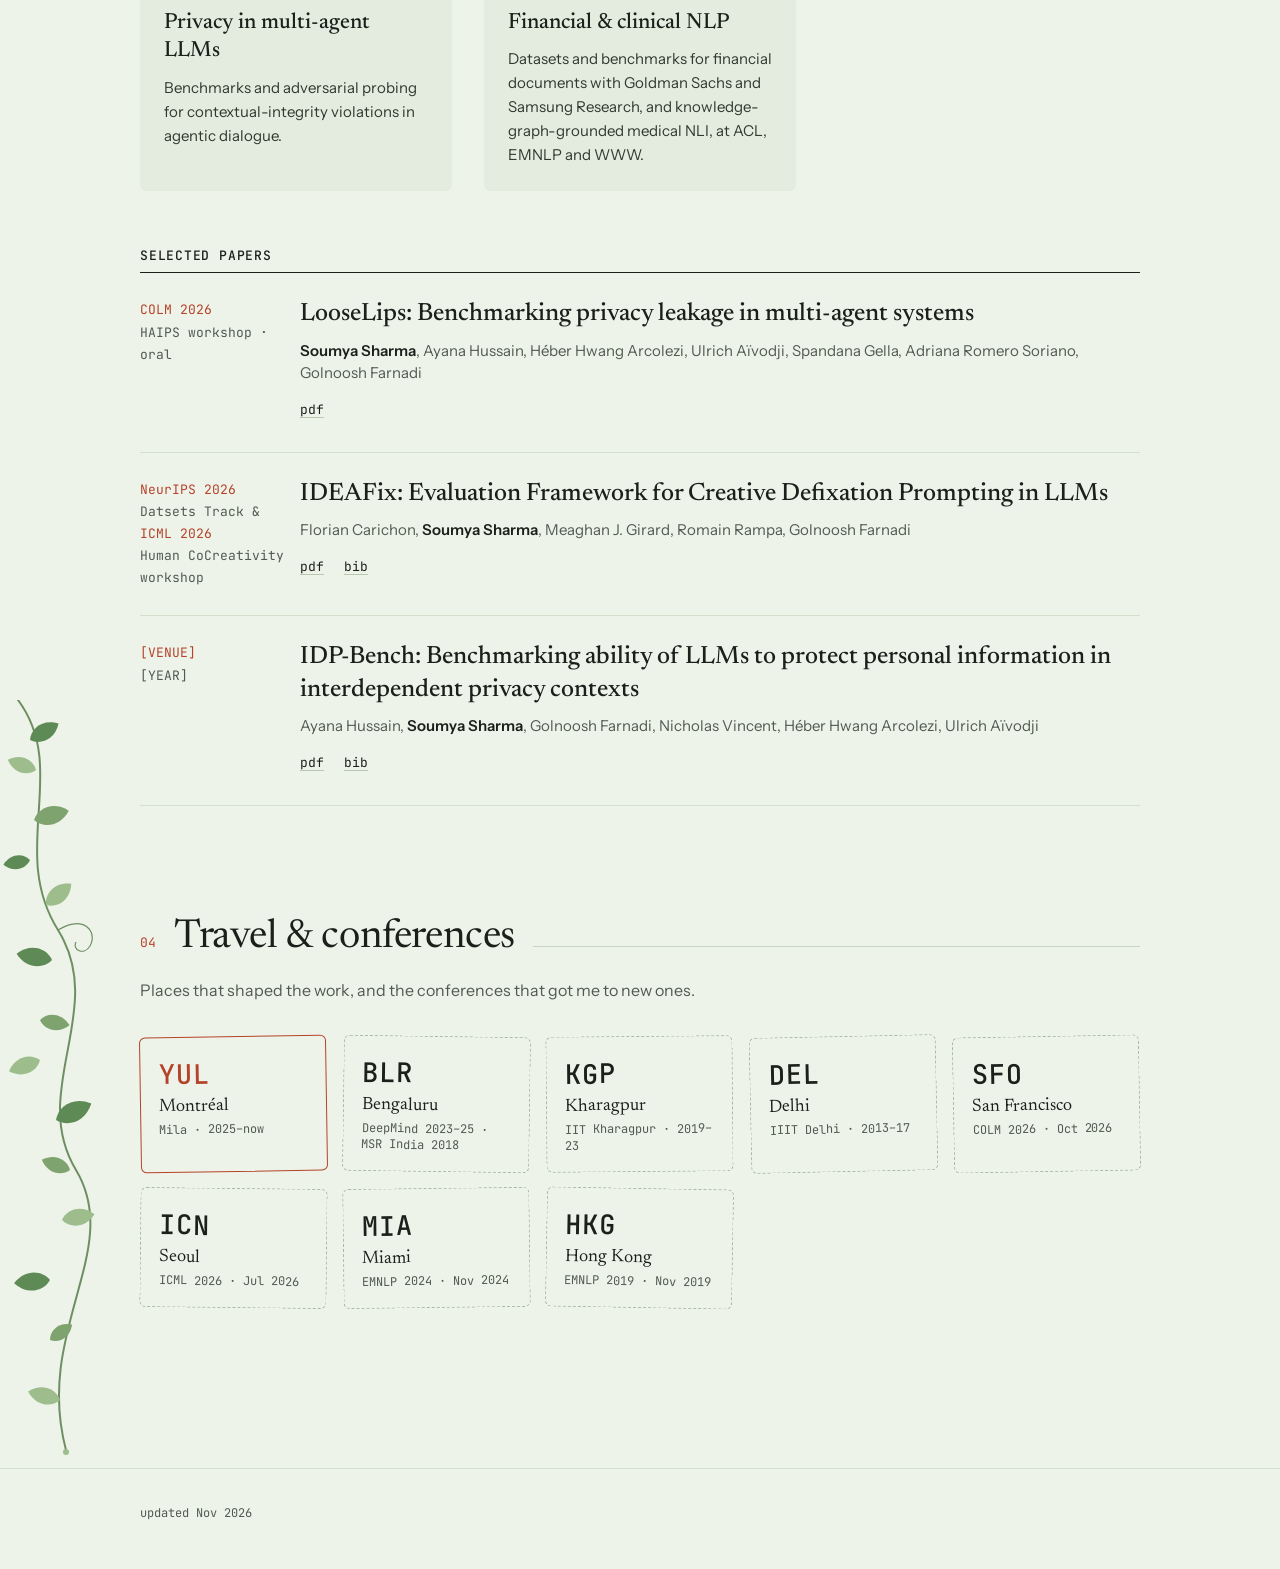
==== commit f2d6cedd: "Add ServiceNow internship update; reorder travel stamps Co-Authored-By: Claude Sonnet 5.5 <noreply@a" ====
--- a/index.html
+++ b/index.html
@@ -64,6 +64,7 @@
     <div class="news">
       <h2 id="news-h" class="label">Lately</h2>
       <div>
+        <div class="news-item"><span class="date">Nov 2026</span><span>Starting an internship at ServiceNow with <a href="https://spandanagella.github.io/">Spandana Gella</a> from November.</span></div>
         <div class="news-item"><span class="date">Oct 2026</span><span>Serving as an Area Chair for ARR October 2026.</span></div>
         <div class="news-item"><span class="date">Oct 2026</span><span>Presented <a href="https://arxiv.org/abs/2610.14071v1">LooseLips</a> as a spotlight <em>oral</em> at the HAIPS workshop @ COLM 2026, San Francisco.</span></div>
         <div class="news-item"><span class="date">Sep 2026</span><span><a href="https://arxiv.org/abs/2606.00875">IDEAFix</a> was accepted at NeurIPS 2026.</span></div>
@@ -196,14 +197,14 @@
     <p class="section-lede">Places that shaped the work, and the conferences that got me to new ones.</p>
 
   <div class="stamps stamps--4">
+    <div class="stamp stamp--home" style="--tilt: -0.9deg;"><span class="code">YUL</span><span class="city">Montréal</span><span class="why">Mila · 2025–now</span></div>
+    <div class="stamp" style="--tilt: 0.8deg;"><span class="code">BLR</span><span class="city">Bengaluru</span><span class="why">DeepMind 2023–25 · MSR India 2018</span></div>
+    <div class="stamp" style="--tilt: -0.5deg;"><span class="code">KGP</span><span class="city">Kharagpur</span><span class="why">IIT Kharagpur · 2019–23</span></div>
     <div class="stamp" style="--tilt: -1.2deg;"><span class="code">DEL</span><span class="city">Delhi</span><span class="why">IIIT Delhi · 2013–17</span></div>
-    <div class="stamp" style="--tilt: 0.8deg;"><span class="code">BLR</span><span class="city">Bengaluru</span><span class="why">MSR India 2018 · DeepMind 2023–25</span></div>
-    <div class="stamp" style="--tilt: -0.5deg;"><span class="code">KGP</span><span class="city">Kharagpur</span><span class="why">IIT Kharagpur · 2019–23</span></div>
-    <div class="stamp stamp--home" style="--tilt: -0.9deg;"><span class="code">YUL</span><span class="city">Montréal</span><span class="why">Mila · 2025–now</span></div>
+    <div class="stamp" style="--tilt: -1deg;"><span class="code">SFO</span><span class="city">San Francisco</span><span class="why">COLM 2026 · Oct 2026</span></div>
+    <div class="stamp" style="--tilt: 0.6deg;"><span class="code">ICN</span><span class="city">Seoul</span><span class="why">ICML 2026 · Jul 2026</span></div>
+    <div class="stamp" style="--tilt: -0.7deg;"><span class="code">MIA</span><span class="city">Miami</span><span class="why">EMNLP 2024 · Nov 2024</span></div>
     <div class="stamp" style="--tilt: 1deg;"><span class="code">HKG</span><span class="city">Hong Kong</span><span class="why">EMNLP 2019 · Nov 2019</span></div>
-    <div class="stamp" style="--tilt: -0.7deg;"><span class="code">MIA</span><span class="city">Miami</span><span class="why">EMNLP 2024 · Nov 2024</span></div>
-    <div class="stamp" style="--tilt: 0.6deg;"><span class="code">ICN</span><span class="city">Seoul</span><span class="why">ICML 2026 · Jul 2026</span></div>
-    <div class="stamp" style="--tilt: -1deg;"><span class="code">SFO</span><span class="city">San Francisco</span><span class="why">COLM 2026 · Oct 2026</span></div>
   </div>
   </section>
 
@@ -233,7 +234,7 @@
 <footer class="site-footer">
   <div class="wrap">
     <!-- <span><a class="brand" href="index.html">soumya<span>.</span></a>  &nbsp;·&nbsp; <a href="mailto:soumyasharma20@gmail.com">soumyasharma20@gmail.com</a></span> -->
-    <span>updated Oct 2026</span>
+    <span>updated Nov 2026</span>
   </div>
 </footer>
 </div>
--- a/assets/css/style.css
+++ b/assets/css/style.css
@@ -67,7 +67,7 @@
 .page {
   position: relative;
   z-index: 0;            /* lets vines sit behind content but above the background */
-  overflow-x: hidden;
+  overflow: clip;        /* clips vines without creating a scroll container */
   min-height: 100vh;
 }
 
@@ -233,6 +233,17 @@
 /* News */
 .news { display: grid; grid-template-columns: 160px minmax(0, 1fr); border-top: 1px solid var(--ink); }
 .news .label { padding: 18px 0; }
+.news > div {
+  max-height: 340px;
+  overflow-y: auto;
+  padding-right: 14px;
+  scrollbar-width: thin;
+  scrollbar-color: var(--line) transparent;
+}
+.news > div::-webkit-scrollbar { width: 6px; }
+.news > div::-webkit-scrollbar-track { background: transparent; }
+.news > div::-webkit-scrollbar-thumb { background: var(--line); border-radius: 3px; }
+.news > div::-webkit-scrollbar-thumb:hover { background: var(--stamp); }
 .news-item {
   display: grid;
   grid-template-columns: 120px minmax(0, 1fr);
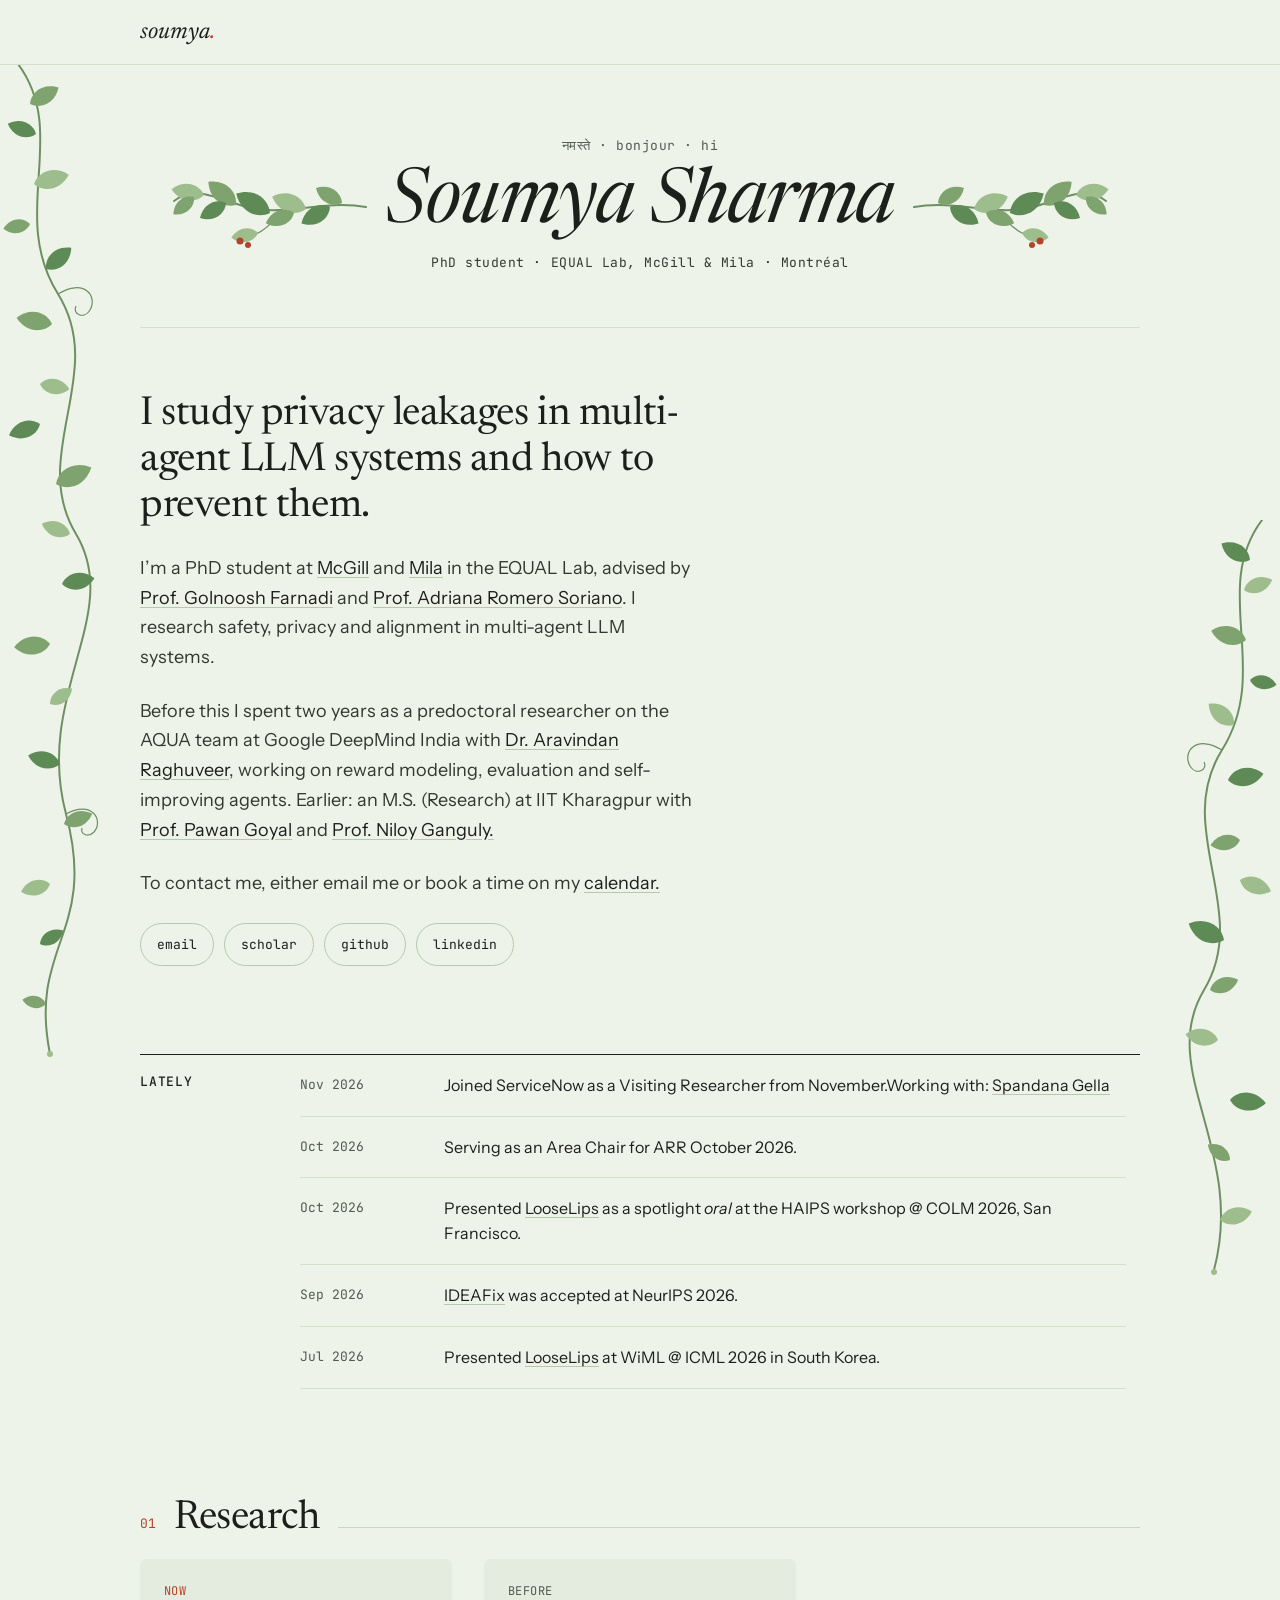
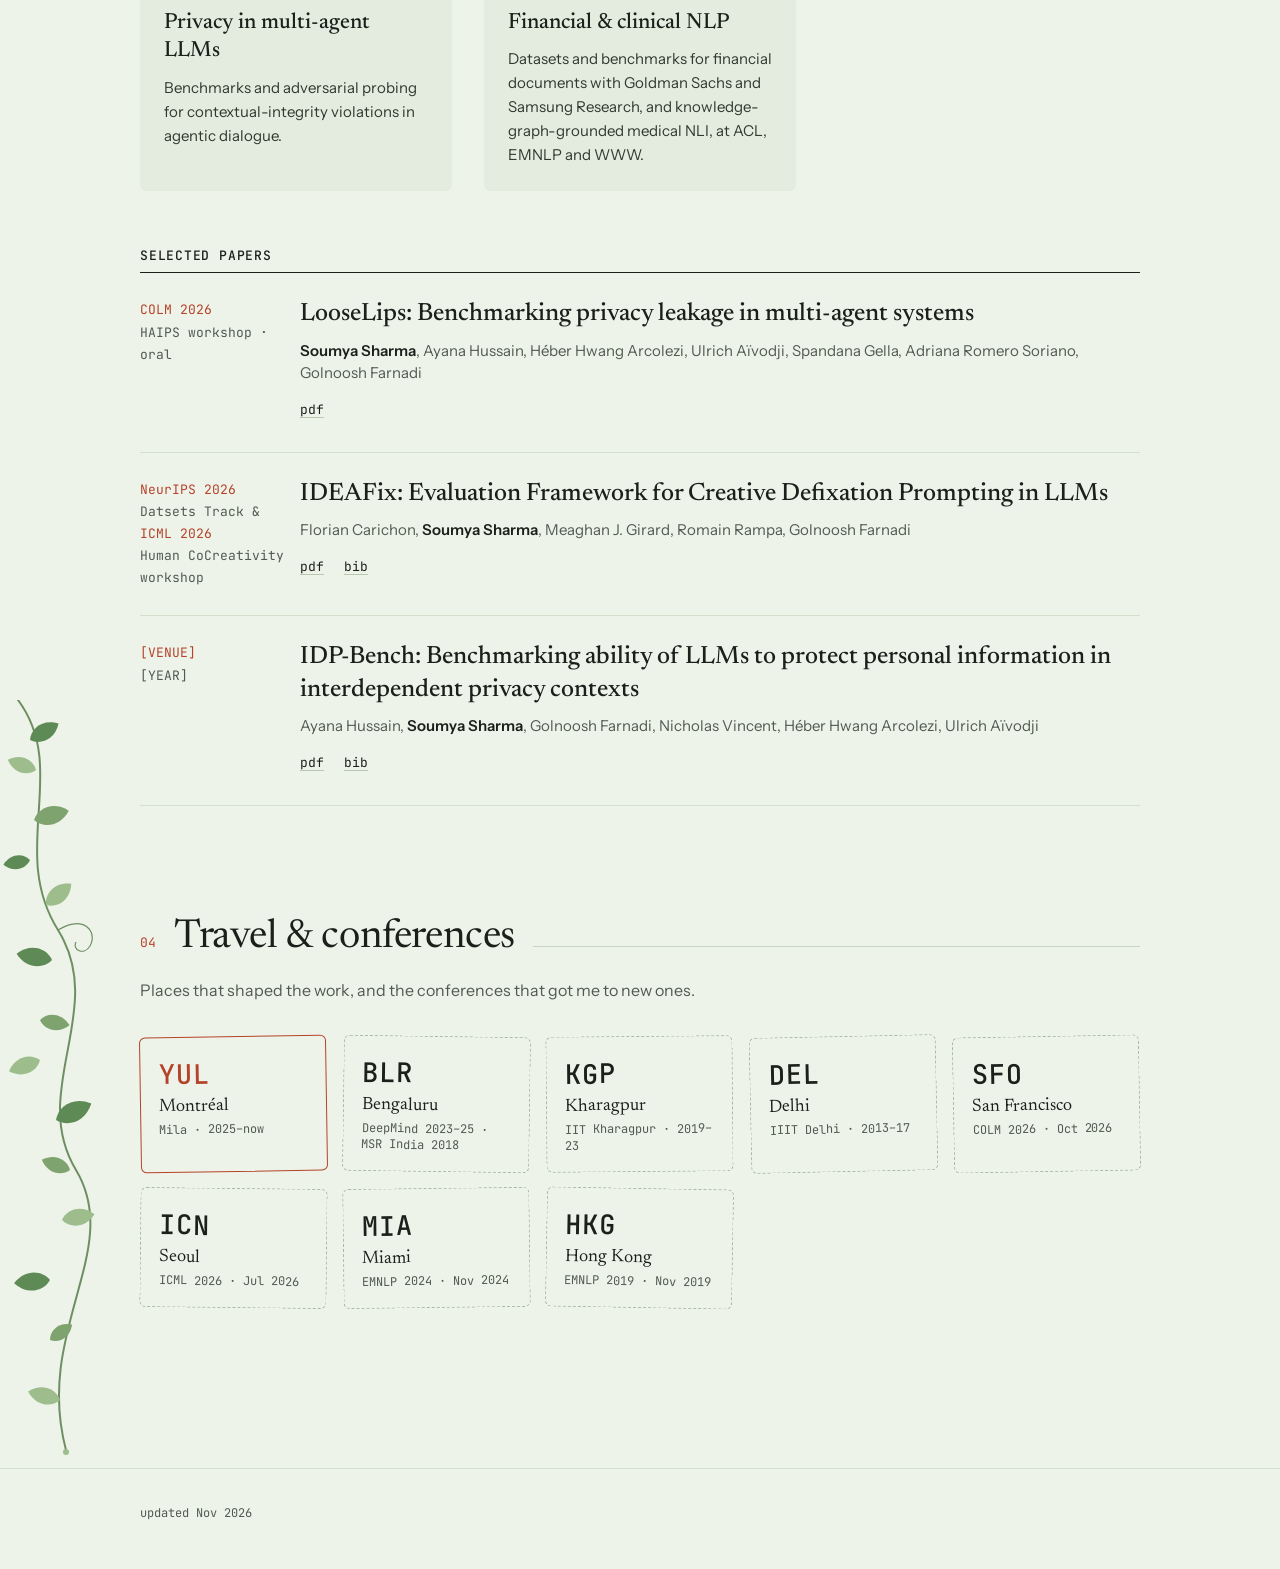
==== commit 368039fe: "Update internship details in index.html" ====
--- a/index.html
+++ b/index.html
@@ -64,7 +64,7 @@
     <div class="news">
       <h2 id="news-h" class="label">Lately</h2>
       <div>
-        <div class="news-item"><span class="date">Nov 2026</span><span>Starting an internship at ServiceNow with <a href="https://spandanagella.github.io/">Spandana Gella</a> from November.</span></div>
+        <div class="news-item"><span class="date">Nov 2026</span><span>Joined ServiceNow as a Visiting Researcher from November.Working with:  <a href="https://spandanagella.github.io/">Spandana Gella</a></span></div>
         <div class="news-item"><span class="date">Oct 2026</span><span>Serving as an Area Chair for ARR October 2026.</span></div>
         <div class="news-item"><span class="date">Oct 2026</span><span>Presented <a href="https://arxiv.org/abs/2610.14071v1">LooseLips</a> as a spotlight <em>oral</em> at the HAIPS workshop @ COLM 2026, San Francisco.</span></div>
         <div class="news-item"><span class="date">Sep 2026</span><span><a href="https://arxiv.org/abs/2606.00875">IDEAFix</a> was accepted at NeurIPS 2026.</span></div>
